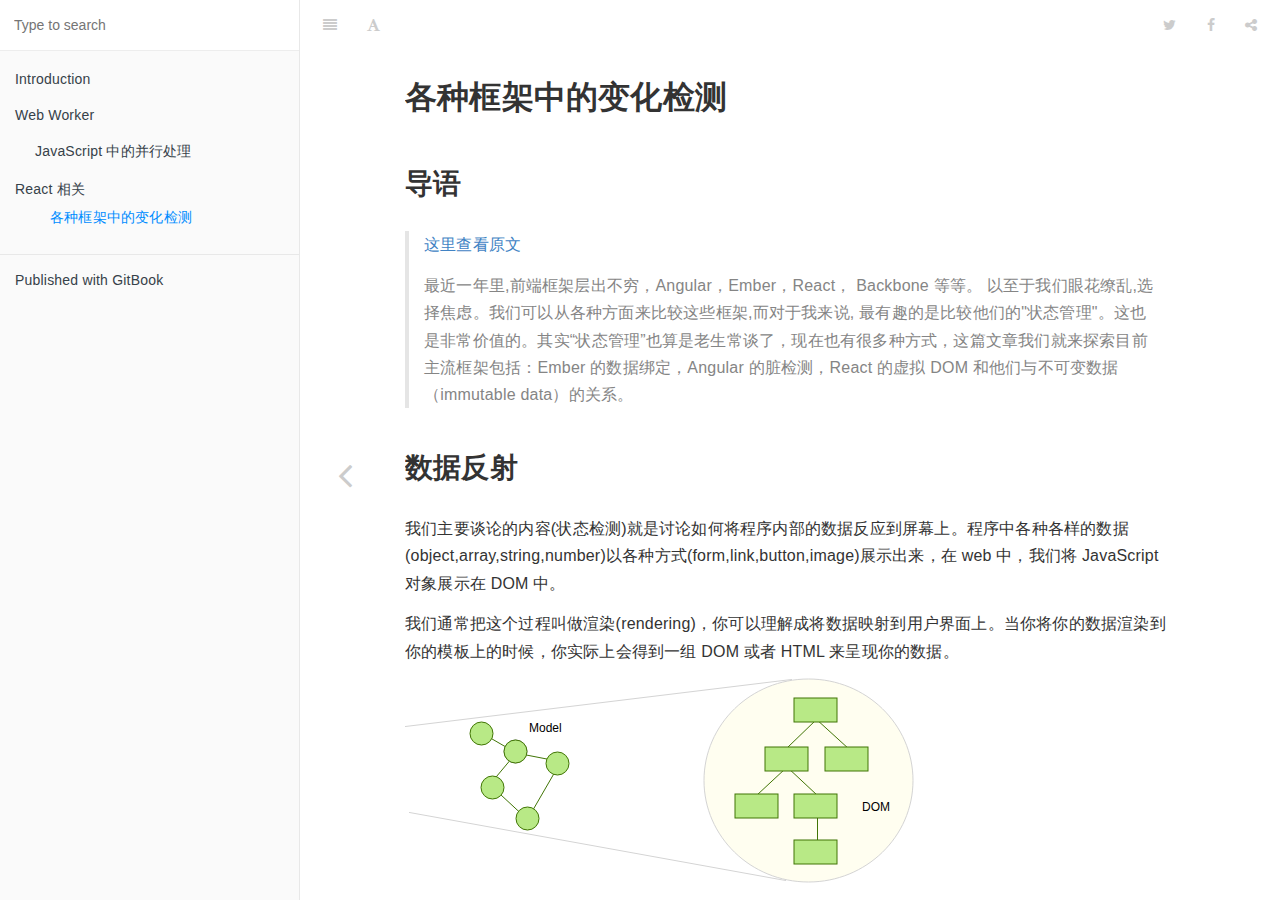
==== _book/react/change-detection.html @ 5f315270 "添加react相关" ====
<!DOCTYPE HTML>
<html lang="" >
    <head>
        <title>各种框架中的变化检测 · GitBook</title>
        <meta charset="UTF-8">
        <meta http-equiv="X-UA-Compatible" content="IE=edge" />
        <meta content="text/html; charset=utf-8" http-equiv="Content-Type">
        <meta name="description" content="">
        <meta name="generator" content="GitBook 3.2.0">
        
        
        
    
    <link rel="stylesheet" href="../gitbook/style.css">

    
            
                
                <link rel="stylesheet" href="../gitbook/gitbook-plugin-highlight/website.css">
                
            
                
                <link rel="stylesheet" href="../gitbook/gitbook-plugin-search/search.css">
                
            
                
                <link rel="stylesheet" href="../gitbook/gitbook-plugin-fontsettings/website.css">
                
            
        

    

    
        
    
        
    
        
    
        
    
        
    
        
    

        
    
    
    <meta name="HandheldFriendly" content="true"/>
    <meta name="viewport" content="width=device-width, initial-scale=1, user-scalable=no">
    <meta name="apple-mobile-web-app-capable" content="yes">
    <meta name="apple-mobile-web-app-status-bar-style" content="black">
    <link rel="apple-touch-icon-precomposed" sizes="152x152" href="../gitbook/images/apple-touch-icon-precomposed-152.png">
    <link rel="shortcut icon" href="../gitbook/images/favicon.ico" type="image/x-icon">

    
    
    <link rel="prev" href="README.md" />
    

    </head>
    <body>
        
<div class="book">
    <div class="book-summary">
        
            
<div id="book-search-input" role="search">
    <input type="text" placeholder="Type to search" />
</div>

            
                <nav role="navigation">
                


<ul class="summary">
    
    

    

    
        
        
    
        <li class="chapter " data-level="1.1" data-path="../">
            
                <a href="../">
            
                    
                    Introduction
            
                </a>
            

            
        </li>
    
        <li class="chapter " data-level="1.2" data-path="../web-worker/">
            
                <a href="../web-worker/">
            
                    
                    Web Worker
            
                </a>
            

            
            <ul class="articles">
                
    
        <li class="chapter " data-level="1.2.1" data-path="../web-worker/parallel-processing-in-js.html">
            
                <a href="../web-worker/parallel-processing-in-js.html">
            
                    
                    JavaScript 中的并行处理
            
                </a>
            

            
        </li>
    

            </ul>
            
        </li>
    
        <li class="chapter " data-level="1.3" data-path="README.md">
            
                <span>
            
                    
                    React 相关
            
                </a>
            

            
            <ul class="articles">
                
    
        <li class="chapter active" data-level="1.3.1" data-path="change-detection.html">
            
                <a href="change-detection.html">
            
                    
                    各种框架中的变化检测
            
                </a>
            

            
        </li>
    

            </ul>
            
        </li>
    

    

    <li class="divider"></li>

    <li>
        <a href="https://www.gitbook.com" target="blank" class="gitbook-link">
            Published with GitBook
        </a>
    </li>
</ul>


                </nav>
            
        
    </div>

    <div class="book-body">
        
            <div class="body-inner">
                
                    

<div class="book-header" role="navigation">
    

    <!-- Title -->
    <h1>
        <i class="fa fa-circle-o-notch fa-spin"></i>
        <a href=".." >各种框架中的变化检测</a>
    </h1>
</div>




                    <div class="page-wrapper" tabindex="-1" role="main">
                        <div class="page-inner">
                            
<div id="book-search-results">
    <div class="search-noresults">
    
                                <section class="normal markdown-section">
                                
                                <h1 id="&#x5404;&#x79CD;&#x6846;&#x67B6;&#x4E2D;&#x7684;&#x53D8;&#x5316;&#x68C0;&#x6D4B;">&#x5404;&#x79CD;&#x6846;&#x67B6;&#x4E2D;&#x7684;&#x53D8;&#x5316;&#x68C0;&#x6D4B;</h1><h2 id="&#x5BFC;&#x8BED;">&#x5BFC;&#x8BED;</h2><blockquote><p><a href="http://teropa.info/blog/2015/03/02/change-and-its-detection-in-javascript-frameworks.html" target="_blank">&#x8FD9;&#x91CC;&#x67E5;&#x770B;&#x539F;&#x6587;</a></p><p>&#x6700;&#x8FD1;&#x4E00;&#x5E74;&#x91CC;,&#x524D;&#x7AEF;&#x6846;&#x67B6;&#x5C42;&#x51FA;&#x4E0D;&#x7A77;&#xFF0C;Angular&#xFF0C;Ember&#xFF0C;React&#xFF0C; Backbone &#x7B49;&#x7B49;&#x3002;
&#x4EE5;&#x81F3;&#x4E8E;&#x6211;&#x4EEC;&#x773C;&#x82B1;&#x7F2D;&#x4E71;,&#x9009;&#x62E9;&#x7126;&#x8651;&#x3002;&#x6211;&#x4EEC;&#x53EF;&#x4EE5;&#x4ECE;&#x5404;&#x79CD;&#x65B9;&#x9762;&#x6765;&#x6BD4;&#x8F83;&#x8FD9;&#x4E9B;&#x6846;&#x67B6;,&#x800C;&#x5BF9;&#x4E8E;&#x6211;&#x6765;&#x8BF4;,
&#x6700;&#x6709;&#x8DA3;&#x7684;&#x662F;&#x6BD4;&#x8F83;&#x4ED6;&#x4EEC;&#x7684;&quot;&#x72B6;&#x6001;&#x7BA1;&#x7406;&quot;&#x3002;&#x8FD9;&#x4E5F;&#x662F;&#x975E;&#x5E38;&#x4EF7;&#x503C;&#x7684;&#x3002;&#x5176;&#x5B9E;&#x201C;&#x72B6;&#x6001;&#x7BA1;&#x7406;&#x201D;&#x4E5F;&#x7B97;&#x662F;&#x8001;&#x751F;&#x5E38;&#x8C08;&#x4E86;&#xFF0C;&#x73B0;&#x5728;&#x4E5F;&#x6709;&#x5F88;&#x591A;&#x79CD;&#x65B9;&#x5F0F;&#xFF0C;&#x8FD9;&#x7BC7;&#x6587;&#x7AE0;&#x6211;&#x4EEC;&#x5C31;&#x6765;&#x63A2;&#x7D22;&#x76EE;&#x524D;&#x4E3B;&#x6D41;&#x6846;&#x67B6;&#x5305;&#x62EC;&#xFF1A;Ember &#x7684;&#x6570;&#x636E;&#x7ED1;&#x5B9A;&#xFF0C;Angular &#x7684;&#x810F;&#x68C0;&#x6D4B;&#xFF0C;React &#x7684;&#x865A;&#x62DF; DOM &#x548C;&#x4ED6;&#x4EEC;&#x4E0E;&#x4E0D;&#x53EF;&#x53D8;&#x6570;&#x636E;&#xFF08;immutable data&#xFF09;&#x7684;&#x5173;&#x7CFB;&#x3002;</p></blockquote><h2 id="&#x6570;&#x636E;&#x53CD;&#x5C04;">&#x6570;&#x636E;&#x53CD;&#x5C04;</h2><p>&#x6211;&#x4EEC;&#x4E3B;&#x8981;&#x8C08;&#x8BBA;&#x7684;&#x5185;&#x5BB9;(&#x72B6;&#x6001;&#x68C0;&#x6D4B;)&#x5C31;&#x662F;&#x8BA8;&#x8BBA;&#x5982;&#x4F55;&#x5C06;&#x7A0B;&#x5E8F;&#x5185;&#x90E8;&#x7684;&#x6570;&#x636E;&#x53CD;&#x5E94;&#x5230;&#x5C4F;&#x5E55;&#x4E0A;&#x3002;&#x7A0B;&#x5E8F;&#x4E2D;&#x5404;&#x79CD;&#x5404;&#x6837;&#x7684;&#x6570;&#x636E;(object,array,string,number)&#x4EE5;&#x5404;&#x79CD;&#x65B9;&#x5F0F;(form,link,button,image)&#x5C55;&#x793A;&#x51FA;&#x6765;&#xFF0C;&#x5728; web &#x4E2D;&#xFF0C;&#x6211;&#x4EEC;&#x5C06; JavaScript &#x5BF9;&#x8C61;&#x5C55;&#x793A;&#x5728; DOM &#x4E2D;&#x3002;</p><p>&#x6211;&#x4EEC;&#x901A;&#x5E38;&#x628A;&#x8FD9;&#x4E2A;&#x8FC7;&#x7A0B;&#x53EB;&#x505A;&#x6E32;&#x67D3;(rendering)&#xFF0C;&#x4F60;&#x53EF;&#x4EE5;&#x7406;&#x89E3;&#x6210;&#x5C06;&#x6570;&#x636E;&#x6620;&#x5C04;&#x5230;&#x7528;&#x6237;&#x754C;&#x9762;&#x4E0A;&#x3002;&#x5F53;&#x4F60;&#x5C06;&#x4F60;&#x7684;&#x6570;&#x636E;&#x6E32;&#x67D3;&#x5230;&#x4F60;&#x7684;&#x6A21;&#x677F;&#x4E0A;&#x7684;&#x65F6;&#x5019;&#xFF0C;&#x4F60;&#x5B9E;&#x9645;&#x4E0A;&#x4F1A;&#x5F97;&#x5230;&#x4E00;&#x7EC4; DOM &#x6216;&#x8005; HTML &#x6765;&#x5448;&#x73B0;&#x4F60;&#x7684;&#x6570;&#x636E;&#x3002;</p><p><img src="image/change-detection/1.svg"></p><p>&#x5176;&#x5B9E;&#x5F88;&#x7B80;&#x5355;&#xFF1A;&#x867D;&#x7136;&#x6709;&#x65F6;&#x5019;&#x5C06;&#x6570;&#x636E;&#x6A21;&#x578B;&#x6620;&#x5C04;&#x5230; UI &#x4E0A;&#x4F1A;&#x5F88;&#x590D;&#x6742;&#xFF0C;&#x4F46;&#x8BF4;&#x5230;&#x5E95;&#xFF0C;&#x5B83;&#x8FD8;&#x662F;&#x4E00;&#x4E2A;&#x7B80;&#x5355;&#x7684;&#x8F93;&#x5165;&#x8F93;&#x51FA;&#x51FD;&#x6570;&#x3002;</p><p>&#x800C;&#x5F53;&#x6211;&#x4EEC;&#x7814;&#x7A76;&#x201C;&#x72B6;&#x6001;&#x76D1;&#x6D4B;&#x201D;&#x7684;&#x65F6;&#x5019;&#x5C31;&#x6709;&#x4E9B;&#x6311;&#x6218;&#x4E86;&#x3002;&#x201C;&#x72B6;&#x6001;&#x76D1;&#x6D4B;&#x201D;&#x53D1;&#x751F;&#x5728;&#x7528;&#x6237;&#x4E0E; UI &#x4EA4;&#x4E92;&#xFF0C;&#x6216;&#x8005;&#x5176;&#x4ED6;&#x6539;&#x53D8;&#x201C;&#x6570;&#x636E;&#x6A21;&#x578B;&#x201D;&#x7684;&#x65F6;&#x5019;&#xFF0C;&#x6570;&#x636E;&#x53D8;&#x5316;&#x9700;&#x8981;&#x6620;&#x5C04;&#x5230; UI&#x3002;&#x7136;&#x800C;&#xFF0C;&#x56E0;&#x4E3A;&#x91CD;&#x65B0;&#x6E32;&#x67D3; DOM &#x6811;&#x662F;&#x5F88;&#x6602;&#x8D35;&#x7684;&#xFF0C;&#x6211;&#x4EEC;&#x9700;&#x8981;&#x7528;&#x6700;&#x5C11;&#x7684;&#x6B21;&#x6570;&#x53BB;&#x76D1;&#x6D4B;&#x54EA;&#x4E9B; DOM &#x9700;&#x8981;&#x6539;&#x53D8;&#x3002;</p><p><img src="image/change-detection/2.svg"></p><h2 id="&#x670D;&#x52A1;&#x7AEF;&#x6E32;&#x67D3;&#xFF1A;&#x91CD;&#x7F6E;&#x6240;&#x6709;">&#x670D;&#x52A1;&#x7AEF;&#x6E32;&#x67D3;&#xFF1A;&#x91CD;&#x7F6E;&#x6240;&#x6709;</h2><h4 id="&#x6CA1;&#x6709;&#x4EC0;&#x4E48;&#x53D8;&#x5316;&#xFF0C;&#x6240;&#x6709;&#x90FD;&#x4E0D;&#x53EF;&#x53D8;&#xFF01;">&quot;&#x6CA1;&#x6709;&#x4EC0;&#x4E48;&#x53D8;&#x5316;&#xFF0C;&#x6240;&#x6709;&#x90FD;&#x4E0D;&#x53EF;&#x53D8;&#xFF01;&quot;</h4><p>&#x5728; web 1.0 &#x65F6;&#x4EE3;&#xFF0C;&#x6240;&#x6709;&#x7528;&#x6237;&#x4EA4;&#x4E92;&#x90FD;&#x4F1A;&#x4E0E;&#x670D;&#x52A1;&#x7AEF;&#x4EA4;&#x4E92;&#x4E00;&#x6B21;&#xFF0C;&#x6BCF;&#x6B21;&#x70B9;&#x51FB;&#x6216;&#x8005;&#x63D0;&#x4EA4;&#x8868;&#x5355;&#x90FD;&#x4F1A;&#x4F7F;&#x9875;&#x9762;&#x7F6E;&#x4E3A; unloaded &#x72B6;&#x6001;&#xFF0C;&#x5BA2;&#x6237;&#x7AEF;&#x53D1;&#x8BF7;&#x6C42;&#x5230;&#x670D;&#x52A1;&#x7AEF;&#xFF0C;&#x670D;&#x52A1;&#x7AEF;&#x8FD4;&#x56DE;&#x4E00;&#x6574;&#x4E2A;&#x9875;&#x9762;&#x3002;</p><p><img src="image/change-detection/3.svg"></p><p>&#x4F7F;&#x7528;&#x8FD9;&#x79CD;&#x65B9;&#x6CD5;&#xFF0C;&#x5B9E;&#x9645;&#x4E0A;&#x524D;&#x7AEF;&#x5E76;&#x4E0D;&#x7EF4;&#x62A4;&#x6570;&#x636E;&#x72B6;&#x6001;&#xFF0C;&#x6BCF;&#x6B21;&#x53D1;&#x751F;&#x4EA4;&#x4E92;&#x90FD;&#x4E0E;&#x524D;&#x7AEF;&#x65E0;&#x5173;&#xFF0C;&#x800C;&#x90FD;&#x662F;&#x540E;&#x7AEF;&#x8D1F;&#x8D23;&#xFF0C;&#x524D;&#x7AEF;&#x53EA;&#x8D1F;&#x8D23;&#x5C55;&#x793A;&#x751F;&#x6210;HTML&#xFF0C;CSS&#x4E9B;&#x8BB8;&#x6709;&#x4E00;&#x70B9; JavaScript &#x3002;</p><p>&#x867D;&#x7136;&#x4ECE;&#x524D;&#x7AEF;&#x89D2;&#x5EA6;&#x6765;&#x8BF4;&#xFF0C;&#x8FD9;&#x6837;&#x975E;&#x5E38;&#x7B80;&#x5355;&#xFF0C;&#x4F46;&#x662F;&#x5B83;&#x6548;&#x7387;&#x4E5F;&#x975E;&#x5E38;&#x4F4E;&#xFF0C;&#x8FD9;&#x6837;&#x505A;&#x4E0D;&#x4EC5;&#x6BCF;&#x6B21;&#x53D1;&#x751F;&#x4EA4;&#x4E92;&#x90FD;&#x8981;&#x91CD;&#x65B0;&#x6E32;&#x67D3;&#x6574;&#x4E2A;&#x9875;&#x9762;&#xFF0C;&#x800C;&#x4E14;&#x8FD8;&#x662F;&#x4E00;&#x79CD;&#x670D;&#x52A1;&#x7AEF;&#x7684;&#x91CD;&#x65B0;&#x6E32;&#x67D3;&#xFF0C;&#x6240;&#x4EE5;&#x4E5F;&#x4F34;&#x968F;&#x7740;&#x4E00;&#x7CFB;&#x5217;&#x7684;&#x6570;&#x636E;&#x8C03;&#x7528;&#x3002;</p><p>&#x5927;&#x90E8;&#x5206;&#x65F6;&#x5019;&#x6211;&#x4EEC;&#x4E0D;&#x4F1A;&#x5728;&#x6211;&#x4EEC;&#x7684;&#x7A0B;&#x5E8F;&#x4E2D;&#x7528;&#x8FD9;&#x79CD;&#x65B9;&#x6CD5;&#x3002;&#x901A;&#x5E38;&#x6211;&#x4EEC;&#x4F1A;&#x5728;&#x9996;&#x5C4F;&#x6E32;&#x67D3;&#x662F;&#x7528;&#x670D;&#x52A1;&#x7AEF;&#x6E32;&#x67D3;&#xFF0C;&#x800C;&#x540E;&#x6765;&#x7684;&#x4E8B;&#x60C5;&#x5168;&#x90E8;&#x4EA4;&#x7ED9;&#x524D;&#x7AEF;&#x5904;&#x7406;&#xFF08;&#x53C2;&#x8003; <a href="http://isomorphic.net/" target="_blank">isomorphic JavaScript</a>,<a href="https://signalvnoise.com/posts/3112-how-basecamp-next-got-to-be-so-damn-fast-without-using-much-client-side-ui" target="_blank"> more sophisticated versions of this pattern</a>&#xFF09;</p><h2 id="&#x7B2C;&#x4E00;&#x4EE3;-js-&#x6846;&#x67B6;&#xFF1A;&#x624B;&#x5DE5;&#x91CD;&#x65B0;&#x6E32;&#x67D3;">&#x7B2C;&#x4E00;&#x4EE3; JS &#x6846;&#x67B6;&#xFF1A;&#x624B;&#x5DE5;&#x91CD;&#x65B0;&#x6E32;&#x67D3;</h2><h4 id="&#x6211;&#x4E0D;&#x77E5;&#x9053;&#x4EC0;&#x4E48;&#x9700;&#x8981;&#x91CD;&#x65B0;&#x6E32;&#x67D3;&#xFF0C;&#x4F60;&#x81EA;&#x5DF1;&#x641E;&#xFF01;">&#x201C;&#x6211;&#x4E0D;&#x77E5;&#x9053;&#x4EC0;&#x4E48;&#x9700;&#x8981;&#x91CD;&#x65B0;&#x6E32;&#x67D3;&#xFF0C;&#x4F60;&#x81EA;&#x5DF1;&#x641E;&#xFF01;&#x201D;</h4><p>&#x5728;&#x201C;&#x7B2C;&#x4E00;&#x4EE3;&#x201D; JavaScript &#x6846;&#x67B6;&#x4E2D;&#xFF0C;&#x4F8B;&#x5982;  Backbone.js, Ext JS &#x6216;&#x8005; Dojo&#xFF0C;&#x9996;&#x6B21;&#x63A8;&#x51FA;&#x4E86;&#x201C;&#x6570;&#x636E;&#x6A21;&#x578B;&#x201D;&#x7684;&#x6982;&#x5FF5;&#xFF0C;&#x6765;&#x66FF;&#x4EE3;&#x4E00;&#x4E9B;&#x57FA;&#x4E8E; DOM &#x7684;&#x8F7B;&#x91CF;&#x7EA7;&#x7684;&#x811A;&#x672C;&#x3002;&#x8FD9;&#x4E5F;&#x9884;&#x793A;&#x7740;&#x6211;&#x4EEC;&#x7B2C;&#x4E00;&#x6B21;&#x63A5;&#x89E6;&#x5230;&#x4E86;&#x201C;&#x72B6;&#x6001;&#x7BA1;&#x7406;&#x201D;&#x7684;&#x6982;&#x5FF5;&#xFF0C;&#x6570;&#x636E;&#x6A21;&#x578B;&#x53D8;&#x5316;&#xFF0C;&#x540C;&#x65F6;&#x53CD;&#x6620;&#x5230;&#x89C6;&#x56FE;&#x3002;</p><p>&#x8FD9;&#x4E9B;&#x6846;&#x67B6;&#x867D;&#x7136;&#x5E2E;&#x52A9;&#x4F60;&#x5C06;&#x89C6;&#x56FE;&#x5C42;&#x4E0E;&#x6570;&#x636E;&#x6A21;&#x578B;&#x5206;&#x79BB;&#xFF0C;&#x4F46;&#x662F;&#x5B83;&#x8FD8;&#x662F;&#x9700;&#x8981;&#x4F60;&#x6765;&#x5904;&#x7406;&#x4E8C;&#x8005;&#x7684;&#x540C;&#x6B65;&#x5DE5;&#x4F5C;&#xFF0C;&#x4F60;&#x6765;&#x51B3;&#x5B9A;&#x3002;</p><p><img src="image/change-detection/4.svg"></p><p>&#x7531;&#x4E8E;&#x6211;&#x4EEC;&#x9700;&#x8981;&#x63A7;&#x5236;&#x66F4;&#x65B0;&#x4EC0;&#x4E48;&#xFF0C;&#x4EC0;&#x4E48;&#x65F6;&#x5019;&#x66F4;&#x65B0;&#xFF0C;&#x6240;&#x4EE5;&#x6027;&#x80FD;&#x95EE;&#x9898;&#x4E5F;&#x901A;&#x5E38;&#x4E5F;&#x53D6;&#x51B3;&#x4E8E;&#x6211;&#x4EEC;&#x81EA;&#x5DF1;&#x3002;</p><h2 id="emberjs&#x6570;&#x636E;&#x7ED1;&#x5B9A;">Ember.js:&#x6570;&#x636E;&#x7ED1;&#x5B9A;</h2><h4 id="&#x6211;&#x77E5;&#x9053;&#x66F4;&#x65B0;&#x4EC0;&#x4E48;&#x4EE5;&#x53CA;&#x9700;&#x8981;&#x91CD;&#x65B0;&#x6E32;&#x67D3;&#x4EC0;&#x4E48;&#xFF0C;&#x56E0;&#x4E3A;&#x6211;&#x4F1A;&#x63A7;&#x5236;&#x4F60;&#x7684;&#x6570;&#x636E;&#x6A21;&#x578B;&#x548C;&#x89C6;&#x56FE;&#x3002;">&#x201C;&#x6211;&#x77E5;&#x9053;&#x66F4;&#x65B0;&#x4EC0;&#x4E48;&#x4EE5;&#x53CA;&#x9700;&#x8981;&#x91CD;&#x65B0;&#x6E32;&#x67D3;&#x4EC0;&#x4E48;&#xFF0C;&#x56E0;&#x4E3A;&#x6211;&#x4F1A;&#x63A7;&#x5236;&#x4F60;&#x7684;&#x6570;&#x636E;&#x6A21;&#x578B;&#x548C;&#x89C6;&#x56FE;&#x3002;&#x201D;</h4><p>&#x5F53;&#x6570;&#x636E;&#x6A21;&#x578B;&#x53D8;&#x5316;&#x65F6;&#x5FC5;&#x987B;&#x624B;&#x52A8;&#x5904;&#x7406;&#x91CD;&#x65B0;&#x6E32;&#x67D3;&#x662F;&#x7B2C;&#x4E00;&#x4EE3; JavaScript &#x6846;&#x67B6;&#x7684;&#x6700;&#x4E3B;&#x8981;&#x590D;&#x6742;&#x70B9;&#x3002;&#x4E3A;&#x4E86;&#x89E3;&#x51B3;&#x8FD9;&#x4E2A;&#x95EE;&#x9898;&#xFF0C;&#x53C8;&#x51FA;&#x73B0;&#x4E86;&#x5F88;&#x591A;&#x6846;&#x67B6;&#xFF0C;Ember.js &#x662F;&#x5176;&#x4E2D;&#x4E4B;&#x4E00;&#x3002;</p><p>Ember &#x50CF; Backbone &#x4E00;&#x6837;&#xFF0C;&#x5F53;&#x6570;&#x636E;&#x6A21;&#x578B;&#x53D8;&#x5316;&#x65F6;&#x89E6;&#x53D1;&#x4E8B;&#x4EF6;&#xFF0C;&#x4E0D;&#x540C;&#x7684;&#x662F;&#xFF0C;&#x5728; Ember &#x4E2D;&#xFF0C;there&apos;s also something the framework provides for the receiving end of the event&#xFF0C;&#x4F60;&#x53EF;&#x4EE5;&#x5C06;&#x4F60;&#x7684;&#x6570;&#x636E;&#x6A21;&#x578B;&#x548C; UI &#x7ED1;&#x5B9A;&#xFF0C;&#x8FD9;&#x610F;&#x5473;&#x7740;&#x4F1A;&#x6709;&#x4E00;&#x4E2A;&#x76D1;&#x542C;&#x8005;&#x76D1;&#x542C;&#x53D8;&#x5316; &#xFF0C;&#x5F53;&#x6536;&#x5230;&#x6D88;&#x606F;&#x7684;&#x65F6;&#x5019;&#xFF0C;&#x6765;&#x66F4;&#x65B0; UI.</p><p><img src="image/change-detection/5.svg"></p><p>&#x8FD9;&#x662F;&#x4E00;&#x79CD;&#x975E;&#x5E38;&#x6709;&#x6548;&#x7684;&#x66F4;&#x65B0;&#x673A;&#x5236;&#xFF0C;&#x867D;&#x7136;&#x6570;&#x636E;&#x7ED1;&#x5B9A;&#x521D;&#x59CB;&#x5316;&#x65F6;&#x9700;&#x8981;&#x505A;&#x4E00;&#x4E9B;&#x5DE5;&#x4F5C;&#xFF0C;&#x4F46;&#x662F;&#x540E;&#x7EED;&#x72B6;&#x6001;&#x76D1;&#x6D4B;&#x4F1A;&#x975E;&#x5E38;&#x7B80;&#x5355;&#x3002;&#x5F53;&#x67D0;&#x4E9B;&#x6570;&#x636E;&#x53D8;&#x5316;&#x65F6;&#xFF0C;&#x53EA;&#x6709;&#x9700;&#x8981;&#x6539;&#x53D8;&#x7684;&#x5730;&#x65B9;&#x624D;&#x6539;&#x53D8;&#x3002;</p><p>&#x7528;&#x8FD9;&#x79CD;&#x65B9;&#x6CD5;&#x552F;&#x4E00;&#x4E0D;&#x8DB3;&#x4E4B;&#x5904;&#x662F;&#xFF0C;Ember &#x5FC5;&#x987B;&#x65F6;&#x65F6;&#x523B;&#x523B;&#x77E5;&#x9053;&#x6570;&#x636E;&#x4EC0;&#x4E48;&#x65F6;&#x5019;&#x53D8;&#x5316;&#xFF0C;&#x8FD9;&#x5C31;&#x610F;&#x5473;&#x7740;&#x4F60;&#x9700;&#x8981;&#x5C06;&#x6570;&#x636E;&#x653E;&#x5728;&#x4E00;&#x4E2A;&#x7EE7;&#x627F;&#x81EA; Ember API &#x7684;&#x7279;&#x6B8A;&#x7684;&#x5BF9;&#x8C61;&#x4E2D;&#xFF0C;&#x7136;&#x540E;&#x5F53;&#x4F60;&#x6539;&#x53D8;&#x6570;&#x636E;&#x7684;&#x65F6;&#x5019;&#xFF0C;&#x4F60;&#x9700;&#x8981;&#x7528;&#x5B83;&#x63D0;&#x4F9B;&#x7684; setter &#x65B9;&#x6CD5;&#xFF0C;&#x6240;&#x4EE5;&#x4F60;&#x4E0D;&#x53EF;&#x4EE5; <code>foo.x = 42</code>&#xFF0C;&#x4F60;&#x5FC5;&#x987B;&#x7528;<code>foo.set(&apos;x&apos;, 42)</code>&#x3002;</p><p>&#x73B0;&#x5728;&#x968F;&#x7740; ES6 &#x7684;&#x5230;&#x6765;&#xFF0C;Ember &#x53EF;&#x4EE5;&#x7528;&#x66F4;&#x597D;&#x7684;&#x65B9;&#x6CD5;&#x6765;&#x5904;&#x7406;&#x6570;&#x636E;&#x7ED1;&#x5B9A;&#xFF0C;&#x6240;&#x4EE5;&#x6570;&#x636E;&#x53D8;&#x5316;&#x65F6;&#x6211;&#x4EEC;&#x4E5F;&#x4E0D;&#x5728;&#x9700;&#x8981; setter &#x65B9;&#x6CD5;&#x4E86;&#x3002;</p><h2 id="angularjs&#x810F;&#x68C0;&#x6D4B;">AngularJS:&#x810F;&#x68C0;&#x6D4B;</h2><h4 id="&#x6211;&#x4E0D;&#x77E5;&#x9053;&#x4EC0;&#x4E48;&#x53D8;&#x5316;&#x4E86;&#xFF0C;&#x6240;&#x4EE5;&#x6211;&#x4F1A;&#x53BB;&#x68C0;&#x67E5;&#x6240;&#x6709;&#x7684;&#x4E1C;&#x897F;&#x3002;">&#x201C;&#x6211;&#x4E0D;&#x77E5;&#x9053;&#x4EC0;&#x4E48;&#x53D8;&#x5316;&#x4E86;&#xFF0C;&#x6240;&#x4EE5;&#x6211;&#x4F1A;&#x53BB;&#x68C0;&#x67E5;&#x6240;&#x6709;&#x7684;&#x4E1C;&#x897F;&#x3002;&#x201D;</h4><p>&#x50CF; Ember &#x4E00;&#x6837;&#xFF0C;Angular &#x4E5F;&#x662F;&#x610F;&#x5728;&#x89E3;&#x51B3;&#x5FC5;&#x987B;&#x624B;&#x5DE5;&#x91CD;&#x65B0;&#x6E32;&#x67D3;&#x7684;&#x95EE;&#x9898;&#xFF0C;&#x4F46;&#x662F;&#x5B83;&#x662F;&#x4ECE;&#x53E6;&#x5916;&#x4E00;&#x4E2A;&#x89D2;&#x5EA6;&#x3002;</p><p>&#x5F53;&#x4F60;&#x5728;&#x4F60;&#x7684; Angular &#x6A21;&#x677F;&#x4E2D;&#x521B;&#x5EFA;&#x6570;&#x636E;&#x7684;&#x65F6;&#x5019;&#xFF0C;&#x6BD4;&#x5982;<code>{{foo.x}}</code>&#xFF0C;Angular &#x4E0D;&#x4EC5;&#x6E32;&#x67D3;&#x4E86;&#x6570;&#x636E;&#xFF0C;&#x8FD8;&#x5BF9;&#x4F60;&#x7684;&#x6570;&#x636E;&#x521B;&#x5EFA;&#x4E86;&#x89C2;&#x5BDF;&#x8005;&#x3002;&#x4EFB;&#x4F55;&#x65F6;&#x5019;&#x4F60;&#x7684;&#x6570;&#x636E;&#x6709;&#x53D8;&#x5316;&#xFF0C;Angular &#x90FD;&#x4F1A;&#x68C0;&#x67E5;&#x6BCF;&#x4E2A;&#x89C2;&#x5BDF;&#x8005;&#x662F;&#x5426;&#x6570;&#x636E;&#x6709;&#x53D8;&#x5316;&#x3002;&#x5982;&#x679C;&#x662F;&#xFF0C;&#x8FD9;&#x4E9B;&#x89C2;&#x5BDF;&#x8005;&#x6267;&#x884C;&#x66F4;&#x65B0; DOM &#xFF0C;&#x8FD9;&#x5C31;&#x53EB;&#x505A;&#x810F;&#x5EFA;&#x68C0;&#x6D4B;&#x3002;</p><p><img src="image/change-detection/6.svg"></p><p>&#x8FD9;&#x79CD;&#x68C0;&#x6D4B;&#x7B56;&#x7565;&#x7684;&#x597D;&#x5904;&#x662F;&#x4F60;&#x53EF;&#x4EE5;&#x4F7F;&#x7528;&#x4EFB;&#x4F55;&#x4F60;&#x60F3;&#x7528;&#x7684;&#x6570;&#x636E;&#x7C7B;&#x578B;&#xFF0C;Angular &#x6CA1;&#x6709;&#x9650;&#x5236;-&#x5B83;&#x4E5F;&#x4E0D;&#x5173;&#x5FC3;&#xFF0C;Angular &#x4E2D;&#x4E0D;&#x4F1A;&#x6709;&#x7236;&#x7C7B;&#x6216;&#x8005;&#x5FC5;&#x987B;&#x5B9E;&#x73B0;&#x67D0;&#x4E9B; API &#x3002;</p><p>&#x8FD9;&#x79CD;&#x65B9;&#x5F0F;&#x7684;&#x7F3A;&#x70B9;&#x4E5F;&#x5F88;&#x660E;&#x663E;&#xFF0C;&#x5C31;&#x662F;&#x6BCF;&#x4E2A;&#x6570;&#x636E;&#x6A21;&#x578B;&#x4E2D;&#x90FD;&#x6CA1;&#x6709;&#x529E;&#x6CD5;&#x544A;&#x8BC9;&#x6846;&#x67B6;&#x662F;&#x5426;&#x53D8;&#x5316;&#xFF0C;&#x8FD9;&#x610F;&#x5473;&#x7740;&#x6BCF;&#x4E2A;&#x6570;&#x636E;&#x6A21;&#x578B;&#x90FD;&#x9700;&#x8981;&#x68C0;&#x6D4B;&#x53D8;&#x5316;&#xFF0C;&#x4E5F;&#x6B63;&#x662F; Angular &#x505A;&#x7684;&#x4E8B;&#x60C5;&#xFF0C;&#x6240;&#x6709;&#x89C2;&#x5BDF;&#x8005;&#x90FD;&#x9700;&#x8981;&#x6267;&#x884C;&#x68C0;&#x6D4B;&#xFF0C;&#x65E0;&#x8BBA;&#x662F;&#x70B9;&#x51FB;&#x4E8B;&#x4EF6;&#xFF0C;HTTP &#x54CD;&#x5E94;&#xFF0C;&#x5B9A;&#x65F6;&#x5668;&#x7B49;&#x4EFB;&#x4F55;&#x4E8B;&#x60C5;&#x53D1;&#x751F;&#x7684;&#x65F6;&#x5019;&#x3002;</p><p>&#x4E00;&#x6B21;&#x6267;&#x884C;&#x6240;&#x6709;&#x7684;&#x89C2;&#x5BDF;&#x8005;&#x542C;&#x8D77;&#x6765;&#x50CF;&#x662F;&#x5669;&#x68A6;&#x4E00;&#x6837;&#xFF0C;&#x4F46;&#x662F;&#x60CA;&#x5947;&#x7684;&#x662F;&#x5176;&#x5B9E;&#x8FD9;&#x8FD8;&#x633A;&#x5FEB;&#xFF0C;&#x8FD9;&#x662F;&#x56E0;&#x4E3A;&#x77E5;&#x9053;&#x6211;&#x4EEC;&#x68C0;&#x6D4B;&#x51FA;&#x53D8;&#x5316;&#xFF0C;&#x6211;&#x4EEC;&#x64CD;&#x4F5C;&#x7684;&#x90FD;&#x4E0D;&#x662F; DOM &#xFF0C;&#x539F;&#x751F;&#x7684; JavaScript &#x5BF9;&#x8C61;&#x68C0;&#x6D4B;&#x8D77;&#x6765;&#x8FD8;&#x662F;&#x6BD4;&#x8F83;&#x5EC9;&#x4EF7;&#x7684;&#x3002;&#x4F46;&#x662F;&#x5F53;&#x4F60;&#x6709;&#x4E00;&#x4E2A;&#x5E9E;&#x5927;&#x7684; UI
&#x7EC4;&#x4EF6;&#xFF0C;&#x6216;&#x8005;&#x91CD;&#x65B0;&#x6E32;&#x67D3;&#x975E;&#x5E38;&#x9891;&#x7E41;&#x7684;&#x65F6;&#x5019;&#xFF0C;&#x53EF;&#x80FD;&#x5C31;&#x9700;&#x8981;&#x505A;&#x4E00;&#x4E9B;&#x989D;&#x5916;&#x7684;&#x6027;&#x80FD;&#x4F18;&#x5316;&#x4E86;&#x3002;</p><p>&#x50CF; Ember &#x4E00;&#x6837;&#xFF0C;Angular &#x540C;&#x6837;&#x4F1A;&#x4ECE;&#x5373;&#x5C06;&#x5230;&#x6765;&#x7684;&#x6807;&#x51C6;&#x5316;&#x53D7;&#x76CA;&#xFF1A;&#x6BD4;&#x5982;&#x8BF4;&#xFF0C; &#x5728; ES7 &#x4E2D;&#x7684;Object.observe &#x4F1A;&#x7ED9; Angular &#x5E26;&#x6765;&#x5F88;&#x591A;&#x597D;&#x5904;&#xFF0C;&#x56E0;&#x4E3A;&#x5B83;&#x63D0;&#x4F9B;&#x4E86;&#x4E00;&#x4E2A;&#x539F;&#x751F;&#x7684; API &#x7528;&#x6765;&#x5904;&#x7406;&#x76D1;&#x542C;&#x5BF9;&#x8C61;&#x7684;&#x5C5E;&#x6027;&#x53D8;&#x5316;&#x3002;&#x4F46;&#x5B83;&#x4E5F;&#x4E0D;&#x4F1A;&#x8986;&#x76D6;&#x6240;&#x6709; Angular &#x9700;&#x8981;&#x7684;&#x7279;&#x6027;&#xFF0C;Angular &#x7684;&#x89C2;&#x5BDF;&#x8005;&#x9664;&#x4E86;&#x89C2;&#x5BDF;&#x5BF9;&#x8C61;&#x5C5E;&#x6027;&#x53D8;&#x5316;&#x610F;&#x5916;&#x8FD8;&#x505A;&#x4E86;&#x4E00;&#x4E9B;&#x5F88;&#x591A;&#x5176;&#x4ED6;&#x7684;&#x4E8B;&#x60C5;&#x3002;</p><p>&#x5728;&#x5373;&#x5C06;&#x5230;&#x6765;&#x7684; Angular2 &#x4E2D;&#xFF0C;&#x5E26;&#x6765;&#x4E86;&#x4E00;&#x4E9B;&#x72B6;&#x6001;&#x76D1;&#x6D4B;&#x7684;&#x4F18;&#x5316;&#xFF0C;&#x53C2;&#x8003;<a href="http://victorsavkin.com/post/110170125256/change-detection-in-angular-2" target="_blank"> an article by Victor Savkin</a>,<a href="https://www.youtube.com/watch?v=jvKGQSFQf10&amp;feature=youtu.be" target="_blank">Victor&apos;s ng-conf talk</a></p><h2 id="react&#x865A;&#x62DF;dom">React:&#x865A;&#x62DF;DOM</h2><h4 id="&#x6211;&#x4E0D;&#x77E5;&#x9053;&#x4EC0;&#x4E48;&#x53D8;&#x5316;&#x4E86;&#xFF0C;&#x6240;&#x4EE5;&#x6211;&#x5168;&#x90E8;&#x91CD;&#x65B0;&#x6E32;&#x67D3;&#x4E00;&#x904D;&#x6765;&#x770B;&#x54EA;&#x91CC;&#x53D1;&#x751F;&#x4E86;&#x53D8;&#x5316;&#x3002;">&#x201C;&#x6211;&#x4E0D;&#x77E5;&#x9053;&#x4EC0;&#x4E48;&#x53D8;&#x5316;&#x4E86;&#xFF0C;&#x6240;&#x4EE5;&#x6211;&#x5168;&#x90E8;&#x91CD;&#x65B0;&#x6E32;&#x67D3;&#x4E00;&#x904D;&#x6765;&#x770B;&#x54EA;&#x91CC;&#x53D1;&#x751F;&#x4E86;&#x53D8;&#x5316;&#x3002;&#x201D;</h4><p>React &#x6709;&#x5F88;&#x591A;&#x6709;&#x8DA3;&#x7684;&#x7279;&#x6027;&#xFF0C;&#x4ECA;&#x5929;&#x6211;&#x4EEC;&#x6765;&#x8BA8;&#x8BBA;&#x5176;&#x4E2D;&#x6700;&#x6709;&#x8DA3;&#x7684;&#x865A;&#x62DF;DOM&#x3002;</p><p>React&#xFF0C;&#x50CF; Angular &#x4E00;&#x6837;&#xFF0C;&#x4E0D;&#x4F1A;&#x63D0;&#x4F9B;&#x4E00;&#x5957;&#x5F3A;&#x5236;&#x4F60;&#x6570;&#x636E;&#x6A21;&#x578B;&#x4F7F;&#x7528;&#x7684; API ,&#x5B83;&#x662F;&#x600E;&#x6837;&#x4FDD;&#x8BC1; UI &#x4E0E;&#x6570;&#x636E;&#x6A21;&#x578B;&#x7684;&#x540C;&#x6B65;&#x5462;&#xFF1F;</p><p>React &#x7684;&#x7075;&#x611F;&#x6765;&#x81EA;&#x4E8E;&#x670D;&#x52A1;&#x7AEF;&#x6E32;&#x67D3;&#xFF0C;&#x50CF;&#x6211;&#x4EEC;&#x4E0A;&#x9762;&#x6240;&#x8BF4;&#x7684;&#xFF0C;&#x524D;&#x7AEF;&#x4E0D;&#x9700;&#x8981;&#x5173;&#x5FC3;&#x4EFB;&#x4F55;&#x4E1C;&#x897F;&#xFF1A;&#x6BCF;&#x6B21;&#x9047;&#x5230;&#x4EA4;&#x4E92;&#x90FD;&#x4F1A;&#x91CD;&#x65B0;&#x6E32;&#x67D3;&#x6574;&#x4E2A;&#x9875;&#x9762;&#xFF0C;&#x8FD9;&#x6837;&#x53EF;&#x4EE5;&#x5927;&#x5927;&#x7684;&#x7B80;&#x5316; UI &#x5C42;&#x7684;&#x4EE3;&#x7801;&#xFF0C;&#x5728; React &#x7EC4;&#x4EF6;&#x4E2D;&#x4F60;&#x4E0D;&#x7528;&#x5173;&#x5FC3;&#x4EFB;&#x4F55;&#x7684;&#x6570;&#x636E;&#x53D8;&#x5316;&#xFF0C;&#x5C31;&#x50CF;&#x670D;&#x52A1;&#x7AEF;&#x6E32;&#x67D3;&#x4E00;&#x6837;&#xFF0C;&#x4F60;&#x53EA;&#x9700;&#x8981;&#x91CD;&#x65B0;&#x6E32;&#x67D3;&#x5C31;&#x53EF;&#x4EE5;&#x4E86;&#x3002;</p><p>&#x542C;&#x8D77;&#x6765;&#x662F;&#x4E0D;&#x662F;&#x4F1A;&#x6709;&#x7591;&#x95EE;&#xFF1F;&#x8FD9;&#x6837;&#x505A;&#x6548;&#x7387;&#x4F1A;&#x4E0D;&#x4F1A;&#x592A;&#x4F4E;&#x4E86;&#xFF1F;&#x5176;&#x5B9E; React &#x4E2D;&#x7684;&#x201C;&#x91CD;&#x65B0;&#x6E32;&#x67D3;&#x201D;&#x7528;&#x4E86;&#x4E00;&#x79CD;&#x7279;&#x6B8A;&#x7684;&#x65B9;&#x5F0F;&#x3002;</p><p>&#x5F53; React &#x6E32;&#x67D3;&#x7684;&#x65F6;&#x5019;&#xFF0C;&#x9996;&#x5148;&#x4F1A;&#x751F;&#x6210;&#x4E00;&#x5957;&#x865A;&#x62DF; DOM &#xFF0C;&#x800C;&#x5E76;&#x4E0D;&#x662F;&#x771F;&#x5B9E;&#x7684; DOM &#xFF0C;&#x865A;&#x62DF; DOM &#x53EF;&#x4EE5;&#x7406;&#x89E3;&#x4E3A;&#x662F;&#x4E00;&#x4E2A;&#x8F7B;&#x91CF;&#x539F;&#x751F;&#x7684; JavaScript &#x5BF9;&#x8C61;&#xFF0C;&#x5B83;&#x7684;&#x6570;&#x636E;&#x7ED3;&#x6784;&#x53EF;&#x4EE5;&#x6620;&#x5C04;&#x6210;&#x771F;&#x5B9E; DOM &#x6811;&#x3002;&#x4E4B;&#x540E; React &#x4F1A;&#x6839;&#x636E;&#x865A;&#x62DF; DOM &#x6765;&#x751F;&#x6210;&#x771F;&#x5B9E;&#x7684; DOM &#x8282;&#x70B9;&#x3002;</p><p><img src="image/change-detection/7.svg"></p><p>&#x5F53;&#x6570;&#x636E;&#x53D1;&#x751F;&#x53D8;&#x5316;&#x7684;&#x65F6;&#x5019;&#xFF0C;&#x4E00;&#x5957;&#x65B0;&#x7684;&#x865A;&#x62DF; DOM &#x53C8;&#x4F1A;&#x91CD;&#x65B0;&#x751F;&#x6210;&#xFF0C;&#x8FD9;&#x5957;&#x65B0;&#x7684;&#x865A;&#x62DF; DOM &#x5BF9;&#x5E94;&#x53D8;&#x5316;&#x4E4B;&#x540E;&#x7684;&#x6570;&#x636E;&#x6A21;&#x578B;&#x3002;&#x8FD9;&#x6837;&#x76EE;&#x524D;&#x5C31;&#x6709;&#x4E24;&#x5957;&#x865A;&#x62DF; DOM&#xFF1A;&#x6570;&#x636E;&#x53D8;&#x5316;&#x4E4B;&#x524D;&#x548C;&#x53D8;&#x5316;&#x4E4B;&#x540E;&#x7684;&#x3002;&#x968F;&#x540E; React &#x4F1A;&#x7528;&#x4E00;&#x5957;&#x53D8;&#x5316;&#x68C0;&#x6D4B;&#x7B97;&#x6CD5;&#x6765;&#x6BD4;&#x5BF9;&#x8FD9;&#x4E24;&#x5957;&#x865A;&#x62DF; DOM &#x6765;&#x83B7;&#x53D6;&#x53D8;&#x5316;&#x7684;&#x8282;&#x70B9;&#xFF0C;&#x7136;&#x540E;&#x66F4;&#x65B0;&#x5BF9;&#x5E94;&#x7684;&#x771F;&#x5B9E; DOM &#x3002;</p><p>React &#x6700;&#x5927;&#x7684;&#x6709;&#x70B9;&#x5C31;&#x662F;&#x5B83;&#x4E0D;&#x9700;&#x8981;&#x4F60;&#x53BB;&#x8DDF;&#x8E2A;&#x6570;&#x636E;&#x53D8;&#x5316;&#x3002;&#x6570;&#x636E;&#x53D8;&#x5316;&#x4EE5;&#x540E;&#xFF0C;&#x4F60;&#x53EA;&#x9700;&#x8981;&#x91CD;&#x65B0;&#x6E32;&#x67D3;&#x9875;&#x9762;&#x5C31;&#x53EF;&#x4EE5;&#x4E86;&#x3002;&#x901A;&#x8FC7; React &#x7684;&#x68C0;&#x6D4B;&#x7B97;&#x6CD5;&#x914D;&#x5408;&#x865A;&#x62DF; DOM &#x53EF;&#x4EE5;&#x8BA9;&#x4F60;&#x7528;&#x6700;&#x9AD8;&#x6548;&#x7684;&#x65B9;&#x5F0F;&#x6765;&#x5E94;&#x5BF9;&#x6602;&#x8D35;&#x7684; DOM &#x64CD;&#x4F5C;&#x3002;</p><h2 id="om&#x4E0D;&#x53EF;&#x53D8;&#x6570;&#x636E;&#xFF08;immutable-data&#xFF09;">Om:&#x4E0D;&#x53EF;&#x53D8;&#x6570;&#x636E;&#xFF08;Immutable Data&#xFF09;</h2><h4 id="&#x4E07;&#x7269;&#x7686;&#x4E0D;&#x53D8;&#x3002;">&#x201C;&#x4E07;&#x7269;&#x7686;&#x4E0D;&#x53D8;&#x3002;&#x201D;</h4><p>&#x867D;&#x7136; React &#x865A;&#x62DF; DOM &#x4E00;&#x822C;&#x60C5;&#x51B5;&#x6548;&#x7387;&#x4F1A;&#x5F88;&#x9AD8;&#xFF0C;&#x4F46;&#x5982;&#x679C;&#x4F60;&#x7684;&#x9875;&#x9762;&#x5F88;&#x5E9E;&#x5927;&#x6216;&#x8005;&#x6E32;&#x67D3;&#x975E;&#x5E38;&#x9891;&#x7E41;&#xFF08;&#x6BD4;&#x5982;&#xFF0C;&#x5927;&#x4E8E;60&#x6B21;&#x6BCF;&#x79D2;&#xFF09;&#xFF0C;&#x90A3;&#x4E48;&#x4E5F;&#x4F1A;&#x9047;&#x5230;&#x6027;&#x80FD;&#x74F6;&#x9888;&#x3002;</p><p>&#x5176;&#x5B9E;&#x5BF9;&#x4E8E;&#x6BCF;&#x6B21;&#x90FD;&#x6E32;&#x67D3;&#x6574;&#x4E2A;&#x9875;&#x9762;&#x6765;&#x8BF4;&#xFF0C;&#x76EE;&#x524D;&#x5E76;&#x6CA1;&#x6709;&#x4E00;&#x79CD;&#x6BD4;&#x8F83;&#x597D;&#x7684;&#x65B9;&#x6CD5;&#x89E3;&#x51B3;&#xFF0C;&#x9664;&#x975E;&#x4F60;&#x624B;&#x5DE5;&#x6765;&#x63A7;&#x5236;&#xFF0C;&#x6BD4;&#x5982; Ember &#x90A3;&#x6837;&#x3002;</p><p>&#x4E00;&#x79CD;&#x63A7;&#x5236;&#x6570;&#x636E;&#x53D8;&#x5316;&#x7684;&#x65B9;&#x5F0F;&#x662F;&#x7528;<a href="https://en.wikipedia.org/wiki/Persistent_data_structure" target="_blank">&#x4E0D;&#x53EF;&#x53D8;&#x6570;&#x636E;</a>&#xFF0C;&#x8FD9;&#x79CD;&#x65B9;&#x5F0F;&#x5F88;&#x9002;&#x5408;&#x4E0E; React &#x4E00;&#x8D77;&#x4F7F;&#x7528;&#xFF0C;&#x53C2;&#x8003; <a href="https://github.com/omcljs/om" target="_blank">Om</a>,<a href="https://github.com/clojure/clojurescript" target="_blank">ClojureScript</a>.</p><p>&#x4E0D;&#x53EF;&#x53D8;&#x6570;&#x636E;&#xFF0C;&#x53EF;&#x60F3;&#x800C;&#x77E5;&#xFF0C;&#x4F60;&#x6C38;&#x8FDC;&#x4E0D;&#x80FD;&#x6539;&#x53D8;&#x5B83;&#xFF0C;&#x53EA;&#x80FD;&#x91CD;&#x65B0;&#x521B;&#x5EFA;&#x3002;&#x5982;&#x679C;&#x4F60;&#x60F3;&#x6539;&#x53D8;&#x4E00;&#x4E2A;&#x5C5E;&#x6027;&#xFF0C;&#x4F60;&#x5FC5;&#x987B;&#x5E26;&#x7740;&#x8981;&#x53D8;&#x5316;&#x7684;&#x5C5E;&#x6027;&#x5728;&#x539F;&#x5BF9;&#x8C61;&#x7684;&#x57FA;&#x7840;&#x4E0A;&#x521B;&#x5EFA;&#x4E00;&#x4E2A;&#x65B0;&#x7684;&#x5BF9;&#x8C61;&#xFF0C;&#x800C;&#x539F;&#x5BF9;&#x8C61;&#x4E0D;&#x4F1A;&#x6539;&#x53D8;&#x3002;&#x8FD9;&#x79CD;&#x65B9;&#x5F0F;&#x975E;&#x5E38;&#x6709;&#x6548;&#xFF0C;&#x53C2;&#x8003; <a href="http://hypirion.com/musings/understanding-persistent-vector-pt-1" target="_blank">the way persistent data structures work</a>.</p><p>&#x8FD9;&#x610F;&#x5473;&#x7740;&#xFF0C;&#x5728; React &#x72B6;&#x6001;&#x68C0;&#x6D4B;&#x4E2D;&#xFF0C;&#x5982;&#x679C;&#x7EC4;&#x4EF6;&#x4E2D;&#x53EA;&#x5305;&#x542B;&#x4E0D;&#x53EF;&#x53D8;&#x6570;&#x636E;&#x7684;&#x8BDD;&#xFF0C;&#x662F;&#x5B58;&#x5728;&#x4E00;&#x4E2A;&#x201C;&#x5B89;&#x5168;&#x51FA;&#x53E3;&#x201D;&#x7684;&#xFF1A;&#x5F53;&#x4F60;&#x91CD;&#x65B0;&#x6E32;&#x67D3;&#x8FD9;&#x4E2A;&#x7EC4;&#x4EF6;&#x7684;&#x65F6;&#x5019;&#xFF0C;&#x5982;&#x679C;&#x8FD9;&#x4E2A;&#x7EC4;&#x4EF6;&#x4E2D;&#x7684;&#x6570;&#x636E;&#x4F9D;&#x7136;&#x6307;&#x5411;&#x539F;&#x5F15;&#x7528;&#xFF0C;&#x4F60;&#x53EF;&#x4EE5;&#x8DF3;&#x8FC7;&#x8FD9;&#x6B21;&#x6E32;&#x67D3;&#xFF0C;&#x4F60;&#x53EA;&#x9700;&#x8981;&#x7528;&#x4E0A;&#x4E00;&#x6B21;&#x7684;&#x865A;&#x62DF; DOM.</p><p><img src="image/change-detection/8.svg"></p><p>&#x50CF; Ember &#x4E00;&#x6837;&#xFF0C;Om &#x8FD9;&#x7C7B;&#x7684;&#x6846;&#x67B6;&#x4E5F;&#x9700;&#x8981;&#x7528;&#x5B83;&#x63D0;&#x4F9B;&#x7684; API &#x6765;&#x505A;&#x6570;&#x636E;&#x64CD;&#x4F5C;&#xFF0C;&#x4E0D;&#x540C;&#x7684;&#x662F;&#xFF0C;&#x8FD9;&#x6B21;&#x8FD9;&#x6837;&#x505A;&#x7684;&#x76EE;&#x7684;&#x4E0D;&#x662F;&#x4E3A;&#x4E86;&#x8BA9;&#x6846;&#x67B6;&#x81EA;&#x8EAB;&#x65B9;&#x4FBF;&#xFF0C;&#x800C;&#x662F;&#x4E3A;&#x4E86;&#x8BA9;&#x6211;&#x4EEC;&#x7A0B;&#x5E8F;&#x4E2D;&#x7684;&#x72B6;&#x6001;&#x7BA1;&#x7406;&#x66F4;&#x7B80;&#x5355;&#xFF0C;&#x7528;&#x4E0D;&#x53EF;&#x53D8;&#x6570;&#x636E;&#x4E0D;&#x4EC5;&#x53EF;&#x4EE5;&#x63D0;&#x5347;&#x6E32;&#x67D3;&#x6027;&#x80FD;&#xFF0C;&#x8FD8;&#x53EF;&#x4EE5;&#x8BA9;&#x6211;&#x4EEC;&#x7684;&#x7A0B;&#x5E8F;&#x66F4;&#x6709;&#x5C42;&#x6B21;&#x3002;</p><p>&#x76EE;&#x524D; Om &#x548C; ClojureScript &#x53EF;&#x4EE5;&#x548C; React &#x65B9;&#x4FBF;&#x7684;&#x7ED3;&#x5408;&#xFF0C;&#x4F46;&#x5E76;&#x4E0D;&#x662F;&#x552F;&#x4E00;&#x7684;&#xFF0C;&#x6BD4;&#x5982;&#x540C;&#x6837;&#x7531; facebook &#x5F00;&#x53D1;&#x7684;&#x66F4;&#x8F7B;&#x91CF;&#x7684; <a href="http://facebook.github.io/immutable-js/" target="_blank">Immutable-js</a>&#xFF0C;&#x66F4;&#x591A;&#x4FE1;&#x606F;&#x53EF;&#x4EE5;&#x53C2;&#x8003; <a href="https://www.youtube.com/watch?v=I7IdS-PbEgI&amp;feature=youtu.be" target="_blank">React.js Conf 2015&#x4E2D;&#x7684;&#x6F14;&#x8BB2;</a></p><h2 id="&#x603B;&#x7ED3;">&#x603B;&#x7ED3;</h2><p>&#x53D8;&#x5316;&#x68C0;&#x6D4B;&#x662F;&#x524D;&#x7AEF;&#x5F00;&#x53D1;&#x4E2D;&#x7684;&#x6838;&#x5FC3;&#x95EE;&#x9898;&#xFF0C;JavaScript &#x6846;&#x67B6;&#x4E5F;&#x5404;&#x81EA;&#x7528;&#x4E0D;&#x540C;&#x7684;&#x65B9;&#x5F0F;&#x6765;&#x89E3;&#x51B3;&#x3002;</p><p>EmberJS &#x53EF;&#x4EE5;&#x68C0;&#x6D4B;&#x53D8;&#x5316;&#x56E0;&#x4E3A;&#x5B83;&#x7528;&#x4E00;&#x5957;&#x6570;&#x636E;&#x6A21;&#x578B; API &#x6765;&#x76D1;&#x542C;&#x4F60;&#x7684;&#x6570;&#x636E;&#x53D8;&#x5316;&#x3002;</p><p>Angular &#x901A;&#x8FC7;&#x6570;&#x636E;&#x7ED1;&#x5B9A;&#x7684;&#x65B9;&#x5F0F;&#xFF0C;&#x68C0;&#x6D4B;&#x6240;&#x6709;&#x7684;&#x6570;&#x636E;&#x662F;&#x5426;&#x53D8;&#x5316;&#x5E76;&#x5904;&#x7406;&#x66F4;&#x65B0;&#x3002;</p><p>&#x539F;&#x59CB; React &#x901A;&#x8FC7;&#x5728;&#x865A;&#x62DF; DOM &#x4E2D;&#x91CD;&#x65B0;&#x6E32;&#x67D3;&#x5E76;&#x4E0E;&#x5386;&#x53F2;&#x865A;&#x62DF; DOM &#x6BD4;&#x8F83;&#x6765;&#x786E;&#x5B9A;&#x5E94;&#x8BE5;&#x66F4;&#x65B0;&#x7684; DOM &#x5E76;&#x7ED9;&#x771F;&#x5B9E; DOM &#x6253;&#x8865;&#x4E01;&#x3002;</p><p>&#x4E0D;&#x53EF;&#x53D8;&#x6570;&#x636E;&#x4E0E; React &#x7ED3;&#x5408;&#x540E;&#xFF0C;&#x901A;&#x8FC7;&#x8BA9;&#x7EC4;&#x4EF6;&#x4E2D;&#x7684;&#x6570;&#x636E;&#x4E0D;&#x53EF;&#x53D8;&#xFF0C;&#x6765;&#x8BA9;&#x7EC4;&#x4EF6;&#x5FEB;&#x901F;&#x7684;&#x6807;&#x8BB0;&#x4E3A;&#x65E0;&#x53D8;&#x5316;&#xFF0C;&#x4E0D;&#x91CD;&#x65B0;&#x6E32;&#x67D3;&#x3002;&#x8FD9;&#x4E0D;&#x4EC5;&#x4EC5;&#x53EF;&#x4EE5;&#x4F18;&#x5316;&#x6027;&#x80FD;&#xFF0C;&#x66F4;&#x91CD;&#x8981;&#x7684;&#x662F;&#x4F18;&#x5316;&#x4F60;&#x7684;&#x4EE3;&#x7801;&#x67B6;&#x6784;&#x3002;</p>
                                
                                </section>
                            
    </div>
    <div class="search-results">
        <div class="has-results">
            
            <h1 class="search-results-title"><span class='search-results-count'></span> results matching "<span class='search-query'></span>"</h1>
            <ul class="search-results-list"></ul>
            
        </div>
        <div class="no-results">
            
            <h1 class="search-results-title">No results matching "<span class='search-query'></span>"</h1>
            
        </div>
    </div>
</div>

                        </div>
                    </div>
                
            </div>

            
                
                <a href="README.md" class="navigation navigation-prev navigation-unique" aria-label="Previous page: React 相关">
                    <i class="fa fa-angle-left"></i>
                </a>
                
                
            
        
    </div>

    <script>
        var gitbook = gitbook || [];
        gitbook.push(function() {
            gitbook.page.hasChanged({"page":{"title":"各种框架中的变化检测","level":"1.3.1","depth":2,"previous":{"title":"React 相关","level":"1.3","depth":1,"path":"react/README.md","ref":"react/README.md","articles":[{"title":"各种框架中的变化检测","level":"1.3.1","depth":2,"path":"react/change-detection.md","ref":"react/change-detection.md","articles":[]}]},"dir":"ltr"},"config":{"gitbook":"*","theme":"default","variables":{},"plugins":["livereload"],"pluginsConfig":{"livereload":{},"highlight":{},"search":{},"lunr":{"maxIndexSize":1000000,"ignoreSpecialCharacters":false},"sharing":{"facebook":true,"twitter":true,"google":false,"weibo":false,"instapaper":false,"vk":false,"all":["facebook","google","twitter","weibo","instapaper"]},"fontsettings":{"theme":"white","family":"sans","size":2},"theme-default":{"styles":{"website":"styles/website.css","pdf":"styles/pdf.css","epub":"styles/epub.css","mobi":"styles/mobi.css","ebook":"styles/ebook.css","print":"styles/print.css"},"showLevel":false}},"structure":{"langs":"LANGS.md","readme":"README.md","glossary":"GLOSSARY.md","summary":"SUMMARY.md"},"pdf":{"pageNumbers":true,"fontSize":12,"fontFamily":"Arial","paperSize":"a4","chapterMark":"pagebreak","pageBreaksBefore":"/","margin":{"right":62,"left":62,"top":56,"bottom":56}},"styles":{"website":"styles/website.css","pdf":"styles/pdf.css","epub":"styles/epub.css","mobi":"styles/mobi.css","ebook":"styles/ebook.css","print":"styles/print.css"}},"file":{"path":"react/change-detection.md","mtime":"2016-08-09T07:35:09.000Z","type":"markdown"},"gitbook":{"version":"3.2.0","time":"2016-08-20T09:05:03.383Z"},"basePath":"..","book":{"language":""}});
        });
    </script>
</div>

        
    <script src="../gitbook/gitbook.js"></script>
    <script src="../gitbook/theme.js"></script>
    
        
        <script src="../gitbook/gitbook-plugin-livereload/plugin.js"></script>
        
    
        
        <script src="../gitbook/gitbook-plugin-search/search-engine.js"></script>
        
    
        
        <script src="../gitbook/gitbook-plugin-search/search.js"></script>
        
    
        
        <script src="../gitbook/gitbook-plugin-lunr/lunr.min.js"></script>
        
    
        
        <script src="../gitbook/gitbook-plugin-lunr/search-lunr.js"></script>
        
    
        
        <script src="../gitbook/gitbook-plugin-sharing/buttons.js"></script>
        
    
        
        <script src="../gitbook/gitbook-plugin-fontsettings/fontsettings.js"></script>
        
    

    </body>
</html>
---- _book/gitbook/gitbook-plugin-highlight/website.css ----
.book .book-body .page-wrapper .page-inner section.normal pre,
.book .book-body .page-wrapper .page-inner section.normal code {
  /* http://jmblog.github.com/color-themes-for-google-code-highlightjs */
  /* Tomorrow Comment */
  /* Tomorrow Red */
  /* Tomorrow Orange */
  /* Tomorrow Yellow */
  /* Tomorrow Green */
  /* Tomorrow Aqua */
  /* Tomorrow Blue */
  /* Tomorrow Purple */
}
.book .book-body .page-wrapper .page-inner section.normal pre .hljs-comment,
.book .book-body .page-wrapper .page-inner section.normal code .hljs-comment,
.book .book-body .page-wrapper .page-inner section.normal pre .hljs-title,
.book .book-body .page-wrapper .page-inner section.normal code .hljs-title {
  color: #8e908c;
}
.book .book-body .page-wrapper .page-inner section.normal pre .hljs-variable,
.book .book-body .page-wrapper .page-inner section.normal code .hljs-variable,
.book .book-body .page-wrapper .page-inner section.normal pre .hljs-attribute,
.book .book-body .page-wrapper .page-inner section.normal code .hljs-attribute,
.book .book-body .page-wrapper .page-inner section.normal pre .hljs-tag,
.book .book-body .page-wrapper .page-inner section.normal code .hljs-tag,
.book .book-body .page-wrapper .page-inner section.normal pre .hljs-regexp,
.book .book-body .page-wrapper .page-inner section.normal code .hljs-regexp,
.book .book-body .page-wrapper .page-inner section.normal pre .hljs-deletion,
.book .book-body .page-wrapper .page-inner section.normal code .hljs-deletion,
.book .book-body .page-wrapper .page-inner section.normal pre .ruby .hljs-constant,
.book .book-body .page-wrapper .page-inner section.normal code .ruby .hljs-constant,
.book .book-body .page-wrapper .page-inner section.normal pre .xml .hljs-tag .hljs-title,
.book .book-body .page-wrapper .page-inner section.normal code .xml .hljs-tag .hljs-title,
.book .book-body .page-wrapper .page-inner section.normal pre .xml .hljs-pi,
.book .book-body .page-wrapper .page-inner section.normal code .xml .hljs-pi,
.book .book-body .page-wrapper .page-inner section.normal pre .xml .hljs-doctype,
.book .book-body .page-wrapper .page-inner section.normal code .xml .hljs-doctype,
.book .book-body .page-wrapper .page-inner section.normal pre .html .hljs-doctype,
.book .book-body .page-wrapper .page-inner section.normal code .html .hljs-doctype,
.book .book-body .page-wrapper .page-inner section.normal pre .css .hljs-id,
.book .book-body .page-wrapper .page-inner section.normal code .css .hljs-id,
.book .book-body .page-wrapper .page-inner section.normal pre .css .hljs-class,
.book .book-body .page-wrapper .page-inner section.normal code .css .hljs-class,
.book .book-body .page-wrapper .page-inner section.normal pre .css .hljs-pseudo,
.book .book-body .page-wrapper .page-inner section.normal code .css .hljs-pseudo {
  color: #c82829;
}
.book .book-body .page-wrapper .page-inner section.normal pre .hljs-number,
.book .book-body .page-wrapper .page-inner section.normal code .hljs-number,
.book .book-body .page-wrapper .page-inner section.normal pre .hljs-preprocessor,
.book .book-body .page-wrapper .page-inner section.normal code .hljs-preprocessor,
.book .book-body .page-wrapper .page-inner section.normal pre .hljs-pragma,
.book .book-body .page-wrapper .page-inner section.normal code .hljs-pragma,
.book .book-body .page-wrapper .page-inner section.normal pre .hljs-built_in,
.book .book-body .page-wrapper .page-inner section.normal code .hljs-built_in,
.book .book-body .page-wrapper .page-inner section.normal pre .hljs-literal,
.book .book-body .page-wrapper .page-inner section.normal code .hljs-literal,
.book .book-body .page-wrapper .page-inner section.normal pre .hljs-params,
.book .book-body .page-wrapper .page-inner section.normal code .hljs-params,
.book .book-body .page-wrapper .page-inner section.normal pre .hljs-constant,
.book .book-body .page-wrapper .page-inner section.normal code .hljs-constant {
  color: #f5871f;
}
.book .book-body .page-wrapper .page-inner section.normal pre .ruby .hljs-class .hljs-title,
.book .book-body .page-wrapper .page-inner section.normal code .ruby .hljs-class .hljs-title,
.book .book-body .page-wrapper .page-inner section.normal pre .css .hljs-rules .hljs-attribute,
.book .book-body .page-wrapper .page-inner section.normal code .css .hljs-rules .hljs-attribute {
  color: #eab700;
}
.book .book-body .page-wrapper .page-inner section.normal pre .hljs-string,
.book .book-body .page-wrapper .page-inner section.normal code .hljs-string,
.book .book-body .page-wrapper .page-inner section.normal pre .hljs-value,
.book .book-body .page-wrapper .page-inner section.normal code .hljs-value,
.book .book-body .page-wrapper .page-inner section.normal pre .hljs-inheritance,
.book .book-body .page-wrapper .page-inner section.normal code .hljs-inheritance,
.book .book-body .page-wrapper .page-inner section.normal pre .hljs-header,
.book .book-body .page-wrapper .page-inner section.normal code .hljs-header,
.book .book-body .page-wrapper .page-inner section.normal pre .hljs-addition,
.book .book-body .page-wrapper .page-inner section.normal code .hljs-addition,
.book .book-body .page-wrapper .page-inner section.normal pre .ruby .hljs-symbol,
.book .book-body .page-wrapper .page-inner section.normal code .ruby .hljs-symbol,
.book .book-body .page-wrapper .page-inner section.normal pre .xml .hljs-cdata,
.book .book-body .page-wrapper .page-inner section.normal code .xml .hljs-cdata {
  color: #718c00;
}
.book .book-body .page-wrapper .page-inner section.normal pre .css .hljs-hexcolor,
.book .book-body .page-wrapper .page-inner section.normal code .css .hljs-hexcolor {
  color: #3e999f;
}
.book .book-body .page-wrapper .page-inner section.normal pre .hljs-function,
.book .book-body .page-wrapper .page-inner section.normal code .hljs-function,
.book .book-body .page-wrapper .page-inner section.normal pre .python .hljs-decorator,
.book .book-body .page-wrapper .page-inner section.normal code .python .hljs-decorator,
.book .book-body .page-wrapper .page-inner section.normal pre .python .hljs-title,
.book .book-body .page-wrapper .page-inner section.normal code .python .hljs-title,
.book .book-body .page-wrapper .page-inner section.normal pre .ruby .hljs-function .hljs-title,
.book .book-body .page-wrapper .page-inner section.normal code .ruby .hljs-function .hljs-title,
.book .book-body .page-wrapper .page-inner section.normal pre .ruby .hljs-title .hljs-keyword,
.book .book-body .page-wrapper .page-inner section.normal code .ruby .hljs-title .hljs-keyword,
.book .book-body .page-wrapper .page-inner section.normal pre .perl .hljs-sub,
.book .book-body .page-wrapper .page-inner section.normal code .perl .hljs-sub,
.book .book-body .page-wrapper .page-inner section.normal pre .javascript .hljs-title,
.book .book-body .page-wrapper .page-inner section.normal code .javascript .hljs-title,
.book .book-body .page-wrapper .page-inner section.normal pre .coffeescript .hljs-title,
.book .book-body .page-wrapper .page-inner section.normal code .coffeescript .hljs-title {
  color: #4271ae;
}
.book .book-body .page-wrapper .page-inner section.normal pre .hljs-keyword,
.book .book-body .page-wrapper .page-inner section.normal code .hljs-keyword,
.book .book-body .page-wrapper .page-inner section.normal pre .javascript .hljs-function,
.book .book-body .page-wrapper .page-inner section.normal code .javascript .hljs-function {
  color: #8959a8;
}
.book .book-body .page-wrapper .page-inner section.normal pre .hljs,
.book .book-body .page-wrapper .page-inner section.normal code .hljs {
  display: block;
  background: white;
  color: #4d4d4c;
  padding: 0.5em;
}
.book .book-body .page-wrapper .page-inner section.normal pre .coffeescript .javascript,
.book .book-body .page-wrapper .page-inner section.normal code .coffeescript .javascript,
.book .book-body .page-wrapper .page-inner section.normal pre .javascript .xml,
.book .book-body .page-wrapper .page-inner section.normal code .javascript .xml,
.book .book-body .page-wrapper .page-inner section.normal pre .tex .hljs-formula,
.book .book-body .page-wrapper .page-inner section.normal code .tex .hljs-formula,
.book .book-body .page-wrapper .page-inner section.normal pre .xml .javascript,
.book .book-body .page-wrapper .page-inner section.normal code .xml .javascript,
.book .book-body .page-wrapper .page-inner section.normal pre .xml .vbscript,
.book .book-body .page-wrapper .page-inner section.normal code .xml .vbscript,
.book .book-body .page-wrapper .page-inner section.normal pre .xml .css,
.book .book-body .page-wrapper .page-inner section.normal code .xml .css,
.book .book-body .page-wrapper .page-inner section.normal pre .xml .hljs-cdata,
.book .book-body .page-wrapper .page-inner section.normal code .xml .hljs-cdata {
  opacity: 0.5;
}
.book.color-theme-1 .book-body .page-wrapper .page-inner section.normal pre,
.book.color-theme-1 .book-body .page-wrapper .page-inner section.normal code {
  /*

Orginal Style from ethanschoonover.com/solarized (c) Jeremy Hull <sourdrums@gmail.com>

*/
  /* Solarized Green */
  /* Solarized Cyan */
  /* Solarized Blue */
  /* Solarized Yellow */
  /* Solarized Orange */
  /* Solarized Red */
  /* Solarized Violet */
}
.book.color-theme-1 .book-body .page-wrapper .page-inner section.normal pre .hljs,
.book.color-theme-1 .book-body .page-wrapper .page-inner section.normal code .hljs {
  display: block;
  padding: 0.5em;
  background: #fdf6e3;
  color: #657b83;
}
.book.color-theme-1 .book-body .page-wrapper .page-inner section.normal pre .hljs-comment,
.book.color-theme-1 .book-body .page-wrapper .page-inner section.normal code .hljs-comment,
.book.color-theme-1 .book-body .page-wrapper .page-inner section.normal pre .hljs-template_comment,
.book.color-theme-1 .book-body .page-wrapper .page-inner section.normal code .hljs-template_comment,
.book.color-theme-1 .book-body .page-wrapper .page-inner section.normal pre .diff .hljs-header,
.book.color-theme-1 .book-body .page-wrapper .page-inner section.normal code .diff .hljs-header,
.book.color-theme-1 .book-body .page-wrapper .page-inner section.normal pre .hljs-doctype,
.book.color-theme-1 .book-body .page-wrapper .page-inner section.normal code .hljs-doctype,
.book.color-theme-1 .book-body .page-wrapper .page-inner section.normal pre .hljs-pi,
.book.color-theme-1 .book-body .page-wrapper .page-inner section.normal code .hljs-pi,
.book.color-theme-1 .book-body .page-wrapper .page-inner section.normal pre .lisp .hljs-string,
.book.color-theme-1 .book-body .page-wrapper .page-inner section.normal code .lisp .hljs-string,
.book.color-theme-1 .book-body .page-wrapper .page-inner section.normal pre .hljs-javadoc,
.book.color-theme-1 .book-body .page-wrapper .page-inner section.normal code .hljs-javadoc {
  color: #93a1a1;
}
.book.color-theme-1 .book-body .page-wrapper .page-inner section.normal pre .hljs-keyword,
.book.color-theme-1 .book-body .page-wrapper .page-inner section.normal code .hljs-keyword,
.book.color-theme-1 .book-body .page-wrapper .page-inner section.normal pre .hljs-winutils,
.book.color-theme-1 .book-body .page-wrapper .page-inner section.normal code .hljs-winutils,
.book.color-theme-1 .book-body .page-wrapper .page-inner section.normal pre .method,
.book.color-theme-1 .book-body .page-wrapper .page-inner section.normal code .method,
.book.color-theme-1 .book-body .page-wrapper .page-inner section.normal pre .hljs-addition,
.book.color-theme-1 .book-body .page-wrapper .page-inner section.normal code .hljs-addition,
.book.color-theme-1 .book-body .page-wrapper .page-inner section.normal pre .css .hljs-tag,
.book.color-theme-1 .book-body .page-wrapper .page-inner section.normal code .css .hljs-tag,
.book.color-theme-1 .book-body .page-wrapper .page-inner section.normal pre .hljs-request,
.book.color-theme-1 .book-body .page-wrapper .page-inner section.normal code .hljs-request,
.book.color-theme-1 .book-body .page-wrapper .page-inner section.normal pre .hljs-status,
.book.color-theme-1 .book-body .page-wrapper .page-inner section.normal code .hljs-status,
.book.color-theme-1 .book-body .page-wrapper .page-inner section.normal pre .nginx .hljs-title,
.book.color-theme-1 .book-body .page-wrapper .page-inner section.normal code .nginx .hljs-title {
  color: #859900;
}
.book.color-theme-1 .book-body .page-wrapper .page-inner section.normal pre .hljs-number,
.book.color-theme-1 .book-body .page-wrapper .page-inner section.normal code .hljs-number,
.book.color-theme-1 .book-body .page-wrapper .page-inner section.normal pre .hljs-command,
.book.color-theme-1 .book-body .page-wrapper .page-inner section.normal code .hljs-command,
.book.color-theme-1 .book-body .page-wrapper .page-inner section.normal pre .hljs-string,
.book.color-theme-1 .book-body .page-wrapper .page-inner section.normal code .hljs-string,
.book.color-theme-1 .book-body .page-wrapper .page-inner section.normal pre .hljs-tag .hljs-value,
.book.color-theme-1 .book-body .page-wrapper .page-inner section.normal code .hljs-tag .hljs-value,
.book.color-theme-1 .book-body .page-wrapper .page-inner section.normal pre .hljs-rules .hljs-value,
.book.color-theme-1 .book-body .page-wrapper .page-inner section.normal code .hljs-rules .hljs-value,
.book.color-theme-1 .book-body .page-wrapper .page-inner section.normal pre .hljs-phpdoc,
.book.color-theme-1 .book-body .page-wrapper .page-inner section.normal code .hljs-phpdoc,
.book.color-theme-1 .book-body .page-wrapper .page-inner section.normal pre .tex .hljs-formula,
.book.color-theme-1 .book-body .page-wrapper .page-inner section.normal code .tex .hljs-formula,
.book.color-theme-1 .book-body .page-wrapper .page-inner section.normal pre .hljs-regexp,
.book.color-theme-1 .book-body .page-wrapper .page-inner section.normal code .hljs-regexp,
.book.color-theme-1 .book-body .page-wrapper .page-inner section.normal pre .hljs-hexcolor,
.book.color-theme-1 .book-body .page-wrapper .page-inner section.normal code .hljs-hexcolor,
.book.color-theme-1 .book-body .page-wrapper .page-inner section.normal pre .hljs-link_url,
.book.color-theme-1 .book-body .page-wrapper .page-inner section.normal code .hljs-link_url {
  color: #2aa198;
}
.book.color-theme-1 .book-body .page-wrapper .page-inner section.normal pre .hljs-title,
.book.color-theme-1 .book-body .page-wrapper .page-inner section.normal code .hljs-title,
.book.color-theme-1 .book-body .page-wrapper .page-inner section.normal pre .hljs-localvars,
.book.color-theme-1 .book-body .page-wrapper .page-inner section.normal code .hljs-localvars,
.book.color-theme-1 .book-body .page-wrapper .page-inner section.normal pre .hljs-chunk,
.book.color-theme-1 .book-body .page-wrapper .page-inner section.normal code .hljs-chunk,
.book.color-theme-1 .book-body .page-wrapper .page-inner section.normal pre .hljs-decorator,
.book.color-theme-1 .book-body .page-wrapper .page-inner section.normal code .hljs-decorator,
.book.color-theme-1 .book-body .page-wrapper .page-inner section.normal pre .hljs-built_in,
.book.color-theme-1 .book-body .page-wrapper .page-inner section.normal code .hljs-built_in,
.book.color-theme-1 .book-body .page-wrapper .page-inner section.normal pre .hljs-identifier,
.book.color-theme-1 .book-body .page-wrapper .page-inner section.normal code .hljs-identifier,
.book.color-theme-1 .book-body .page-wrapper .page-inner section.normal pre .vhdl .hljs-literal,
.book.color-theme-1 .book-body .page-wrapper .page-inner section.normal code .vhdl .hljs-literal,
.book.color-theme-1 .book-body .page-wrapper .page-inner section.normal pre .hljs-id,
.book.color-theme-1 .book-body .page-wrapper .page-inner section.normal code .hljs-id,
.book.color-theme-1 .book-body .page-wrapper .page-inner section.normal pre .css .hljs-function,
.book.color-theme-1 .book-body .page-wrapper .page-inner section.normal code .css .hljs-function {
  color: #268bd2;
}
.book.color-theme-1 .book-body .page-wrapper .page-inner section.normal pre .hljs-attribute,
.book.color-theme-1 .book-body .page-wrapper .page-inner section.normal code .hljs-attribute,
.book.color-theme-1 .book-body .page-wrapper .page-inner section.normal pre .hljs-variable,
.book.color-theme-1 .book-body .page-wrapper .page-inner section.normal code .hljs-variable,
.book.color-theme-1 .book-body .page-wrapper .page-inner section.normal pre .lisp .hljs-body,
.book.color-theme-1 .book-body .page-wrapper .page-inner section.normal code .lisp .hljs-body,
.book.color-theme-1 .book-body .page-wrapper .page-inner section.normal pre .smalltalk .hljs-number,
.book.color-theme-1 .book-body .page-wrapper .page-inner section.normal code .smalltalk .hljs-number,
.book.color-theme-1 .book-body .page-wrapper .page-inner section.normal pre .hljs-constant,
.book.color-theme-1 .book-body .page-wrapper .page-inner section.normal code .hljs-constant,
.book.color-theme-1 .book-body .page-wrapper .page-inner section.normal pre .hljs-class .hljs-title,
.book.color-theme-1 .book-body .page-wrapper .page-inner section.normal code .hljs-class .hljs-title,
.book.color-theme-1 .book-body .page-wrapper .page-inner section.normal pre .hljs-parent,
.book.color-theme-1 .book-body .page-wrapper .page-inner section.normal code .hljs-parent,
.book.color-theme-1 .book-body .page-wrapper .page-inner section.normal pre .haskell .hljs-type,
.book.color-theme-1 .book-body .page-wrapper .page-inner section.normal code .haskell .hljs-type,
.book.color-theme-1 .book-body .page-wrapper .page-inner section.normal pre .hljs-link_reference,
.book.color-theme-1 .book-body .page-wrapper .page-inner section.normal code .hljs-link_reference {
  color: #b58900;
}
.book.color-theme-1 .book-body .page-wrapper .page-inner section.normal pre .hljs-preprocessor,
.book.color-theme-1 .book-body .page-wrapper .page-inner section.normal code .hljs-preprocessor,
.book.color-theme-1 .book-body .page-wrapper .page-inner section.normal pre .hljs-preprocessor .hljs-keyword,
.book.color-theme-1 .book-body .page-wrapper .page-inner section.normal code .hljs-preprocessor .hljs-keyword,
.book.color-theme-1 .book-body .page-wrapper .page-inner section.normal pre .hljs-pragma,
.book.color-theme-1 .book-body .page-wrapper .page-inner section.normal code .hljs-pragma,
.book.color-theme-1 .book-body .page-wrapper .page-inner section.normal pre .hljs-shebang,
.book.color-theme-1 .book-body .page-wrapper .page-inner section.normal code .hljs-shebang,
.book.color-theme-1 .book-body .page-wrapper .page-inner section.normal pre .hljs-symbol,
.book.color-theme-1 .book-body .page-wrapper .page-inner section.normal code .hljs-symbol,
.book.color-theme-1 .book-body .page-wrapper .page-inner section.normal pre .hljs-symbol .hljs-string,
.book.color-theme-1 .book-body .page-wrapper .page-inner section.normal code .hljs-symbol .hljs-string,
.book.color-theme-1 .book-body .page-wrapper .page-inner section.normal pre .diff .hljs-change,
.book.color-theme-1 .book-body .page-wrapper .page-inner section.normal code .diff .hljs-change,
.book.color-theme-1 .book-body .page-wrapper .page-inner section.normal pre .hljs-special,
.book.color-theme-1 .book-body .page-wrapper .page-inner section.normal code .hljs-special,
.book.color-theme-1 .book-body .page-wrapper .page-inner section.normal pre .hljs-attr_selector,
.book.color-theme-1 .book-body .page-wrapper .page-inner section.normal code .hljs-attr_selector,
.book.color-theme-1 .book-body .page-wrapper .page-inner section.normal pre .hljs-subst,
.book.color-theme-1 .book-body .page-wrapper .page-inner section.normal code .hljs-subst,
.book.color-theme-1 .book-body .page-wrapper .page-inner section.normal pre .hljs-cdata,
.book.color-theme-1 .book-body .page-wrapper .page-inner section.normal code .hljs-cdata,
.book.color-theme-1 .book-body .page-wrapper .page-inner section.normal pre .clojure .hljs-title,
.book.color-theme-1 .book-body .page-wrapper .page-inner section.normal code .clojure .hljs-title,
.book.color-theme-1 .book-body .page-wrapper .page-inner section.normal pre .css .hljs-pseudo,
.book.color-theme-1 .book-body .page-wrapper .page-inner section.normal code .css .hljs-pseudo,
.book.color-theme-1 .book-body .page-wrapper .page-inner section.normal pre .hljs-header,
.book.color-theme-1 .book-body .page-wrapper .page-inner section.normal code .hljs-header {
  color: #cb4b16;
}
.book.color-theme-1 .book-body .page-wrapper .page-inner section.normal pre .hljs-deletion,
.book.color-theme-1 .book-body .page-wrapper .page-inner section.normal code .hljs-deletion,
.book.color-theme-1 .book-body .page-wrapper .page-inner section.normal pre .hljs-important,
.book.color-theme-1 .book-body .page-wrapper .page-inner section.normal code .hljs-important {
  color: #dc322f;
}
.book.color-theme-1 .book-body .page-wrapper .page-inner section.normal pre .hljs-link_label,
.book.color-theme-1 .book-body .page-wrapper .page-inner section.normal code .hljs-link_label {
  color: #6c71c4;
}
.book.color-theme-1 .book-body .page-wrapper .page-inner section.normal pre .tex .hljs-formula,
.book.color-theme-1 .book-body .page-wrapper .page-inner section.normal code .tex .hljs-formula {
  background: #eee8d5;
}
.book.color-theme-2 .book-body .page-wrapper .page-inner section.normal pre,
.book.color-theme-2 .book-body .page-wrapper .page-inner section.normal code {
  /* Tomorrow Night Bright Theme */
  /* Original theme - https://github.com/chriskempson/tomorrow-theme */
  /* http://jmblog.github.com/color-themes-for-google-code-highlightjs */
  /* Tomorrow Comment */
  /* Tomorrow Red */
  /* Tomorrow Orange */
  /* Tomorrow Yellow */
  /* Tomorrow Green */
  /* Tomorrow Aqua */
  /* Tomorrow Blue */
  /* Tomorrow Purple */
}
.book.color-theme-2 .book-body .page-wrapper .page-inner section.normal pre .hljs-comment,
.book.color-theme-2 .book-body .page-wrapper .page-inner section.normal code .hljs-comment,
.book.color-theme-2 .book-body .page-wrapper .page-inner section.normal pre .hljs-title,
.book.color-theme-2 .book-body .page-wrapper .page-inner section.normal code .hljs-title {
  color: #969896;
}
.book.color-theme-2 .book-body .page-wrapper .page-inner section.normal pre .hljs-variable,
.book.color-theme-2 .book-body .page-wrapper .page-inner section.normal code .hljs-variable,
.book.color-theme-2 .book-body .page-wrapper .page-inner section.normal pre .hljs-attribute,
.book.color-theme-2 .book-body .page-wrapper .page-inner section.normal code .hljs-attribute,
.book.color-theme-2 .book-body .page-wrapper .page-inner section.normal pre .hljs-tag,
.book.color-theme-2 .book-body .page-wrapper .page-inner section.normal code .hljs-tag,
.book.color-theme-2 .book-body .page-wrapper .page-inner section.normal pre .hljs-regexp,
.book.color-theme-2 .book-body .page-wrapper .page-inner section.normal code .hljs-regexp,
.book.color-theme-2 .book-body .page-wrapper .page-inner section.normal pre .hljs-deletion,
.book.color-theme-2 .book-body .page-wrapper .page-inner section.normal code .hljs-deletion,
.book.color-theme-2 .book-body .page-wrapper .page-inner section.normal pre .ruby .hljs-constant,
.book.color-theme-2 .book-body .page-wrapper .page-inner section.normal code .ruby .hljs-constant,
.book.color-theme-2 .book-body .page-wrapper .page-inner section.normal pre .xml .hljs-tag .hljs-title,
.book.color-theme-2 .book-body .page-wrapper .page-inner section.normal code .xml .hljs-tag .hljs-title,
.book.color-theme-2 .book-body .page-wrapper .page-inner section.normal pre .xml .hljs-pi,
.book.color-theme-2 .book-body .page-wrapper .page-inner section.normal code .xml .hljs-pi,
.book.color-theme-2 .book-body .page-wrapper .page-inner section.normal pre .xml .hljs-doctype,
.book.color-theme-2 .book-body .page-wrapper .page-inner section.normal code .xml .hljs-doctype,
.book.color-theme-2 .book-body .page-wrapper .page-inner section.normal pre .html .hljs-doctype,
.book.color-theme-2 .book-body .page-wrapper .page-inner section.normal code .html .hljs-doctype,
.book.color-theme-2 .book-body .page-wrapper .page-inner section.normal pre .css .hljs-id,
.book.color-theme-2 .book-body .page-wrapper .page-inner section.normal code .css .hljs-id,
.book.color-theme-2 .book-body .page-wrapper .page-inner section.normal pre .css .hljs-class,
.book.color-theme-2 .book-body .page-wrapper .page-inner section.normal code .css .hljs-class,
.book.color-theme-2 .book-body .page-wrapper .page-inner section.normal pre .css .hljs-pseudo,
.book.color-theme-2 .book-body .page-wrapper .page-inner section.normal code .css .hljs-pseudo {
  color: #d54e53;
}
.book.color-theme-2 .book-body .page-wrapper .page-inner section.normal pre .hljs-number,
.book.color-theme-2 .book-body .page-wrapper .page-inner section.normal code .hljs-number,
.book.color-theme-2 .book-body .page-wrapper .page-inner section.normal pre .hljs-preprocessor,
.book.color-theme-2 .book-body .page-wrapper .page-inner section.normal code .hljs-preprocessor,
.book.color-theme-2 .book-body .page-wrapper .page-inner section.normal pre .hljs-pragma,
.book.color-theme-2 .book-body .page-wrapper .page-inner section.normal code .hljs-pragma,
.book.color-theme-2 .book-body .page-wrapper .page-inner section.normal pre .hljs-built_in,
.book.color-theme-2 .book-body .page-wrapper .page-inner section.normal code .hljs-built_in,
.book.color-theme-2 .book-body .page-wrapper .page-inner section.normal pre .hljs-literal,
.book.color-theme-2 .book-body .page-wrapper .page-inner section.normal code .hljs-literal,
.book.color-theme-2 .book-body .page-wrapper .page-inner section.normal pre .hljs-params,
.book.color-theme-2 .book-body .page-wrapper .page-inner section.normal code .hljs-params,
.book.color-theme-2 .book-body .page-wrapper .page-inner section.normal pre .hljs-constant,
.book.color-theme-2 .book-body .page-wrapper .page-inner section.normal code .hljs-constant {
  color: #e78c45;
}
.book.color-theme-2 .book-body .page-wrapper .page-inner section.normal pre .ruby .hljs-class .hljs-title,
.book.color-theme-2 .book-body .page-wrapper .page-inner section.normal code .ruby .hljs-class .hljs-title,
.book.color-theme-2 .book-body .page-wrapper .page-inner section.normal pre .css .hljs-rules .hljs-attribute,
.book.color-theme-2 .book-body .page-wrapper .page-inner section.normal code .css .hljs-rules .hljs-attribute {
  color: #e7c547;
}
.book.color-theme-2 .book-body .page-wrapper .page-inner section.normal pre .hljs-string,
.book.color-theme-2 .book-body .page-wrapper .page-inner section.normal code .hljs-string,
.book.color-theme-2 .book-body .page-wrapper .page-inner section.normal pre .hljs-value,
.book.color-theme-2 .book-body .page-wrapper .page-inner section.normal code .hljs-value,
.book.color-theme-2 .book-body .page-wrapper .page-inner section.normal pre .hljs-inheritance,
.book.color-theme-2 .book-body .page-wrapper .page-inner section.normal code .hljs-inheritance,
.book.color-theme-2 .book-body .page-wrapper .page-inner section.normal pre .hljs-header,
.book.color-theme-2 .book-body .page-wrapper .page-inner section.normal code .hljs-header,
.book.color-theme-2 .book-body .page-wrapper .page-inner section.normal pre .hljs-addition,
.book.color-theme-2 .book-body .page-wrapper .page-inner section.normal code .hljs-addition,
.book.color-theme-2 .book-body .page-wrapper .page-inner section.normal pre .ruby .hljs-symbol,
.book.color-theme-2 .book-body .page-wrapper .page-inner section.normal code .ruby .hljs-symbol,
.book.color-theme-2 .book-body .page-wrapper .page-inner section.normal pre .xml .hljs-cdata,
.book.color-theme-2 .book-body .page-wrapper .page-inner section.normal code .xml .hljs-cdata {
  color: #b9ca4a;
}
.book.color-theme-2 .book-body .page-wrapper .page-inner section.normal pre .css .hljs-hexcolor,
.book.color-theme-2 .book-body .page-wrapper .page-inner section.normal code .css .hljs-hexcolor {
  color: #70c0b1;
}
.book.color-theme-2 .book-body .page-wrapper .page-inner section.normal pre .hljs-function,
.book.color-theme-2 .book-body .page-wrapper .page-inner section.normal code .hljs-function,
.book.color-theme-2 .book-body .page-wrapper .page-inner section.normal pre .python .hljs-decorator,
.book.color-theme-2 .book-body .page-wrapper .page-inner section.normal code .python .hljs-decorator,
.book.color-theme-2 .book-body .page-wrapper .page-inner section.normal pre .python .hljs-title,
.book.color-theme-2 .book-body .page-wrapper .page-inner section.normal code .python .hljs-title,
.book.color-theme-2 .book-body .page-wrapper .page-inner section.normal pre .ruby .hljs-function .hljs-title,
.book.color-theme-2 .book-body .page-wrapper .page-inner section.normal code .ruby .hljs-function .hljs-title,
.book.color-theme-2 .book-body .page-wrapper .page-inner section.normal pre .ruby .hljs-title .hljs-keyword,
.book.color-theme-2 .book-body .page-wrapper .page-inner section.normal code .ruby .hljs-title .hljs-keyword,
.book.color-theme-2 .book-body .page-wrapper .page-inner section.normal pre .perl .hljs-sub,
.book.color-theme-2 .book-body .page-wrapper .page-inner section.normal code .perl .hljs-sub,
.book.color-theme-2 .book-body .page-wrapper .page-inner section.normal pre .javascript .hljs-title,
.book.color-theme-2 .book-body .page-wrapper .page-inner section.normal code .javascript .hljs-title,
.book.color-theme-2 .book-body .page-wrapper .page-inner section.normal pre .coffeescript .hljs-title,
.book.color-theme-2 .book-body .page-wrapper .page-inner section.normal code .coffeescript .hljs-title {
  color: #7aa6da;
}
.book.color-theme-2 .book-body .page-wrapper .page-inner section.normal pre .hljs-keyword,
.book.color-theme-2 .book-body .page-wrapper .page-inner section.normal code .hljs-keyword,
.book.color-theme-2 .book-body .page-wrapper .page-inner section.normal pre .javascript .hljs-function,
.book.color-theme-2 .book-body .page-wrapper .page-inner section.normal code .javascript .hljs-function {
  color: #c397d8;
}
.book.color-theme-2 .book-body .page-wrapper .page-inner section.normal pre .hljs,
.book.color-theme-2 .book-body .page-wrapper .page-inner section.normal code .hljs {
  display: block;
  background: black;
  color: #eaeaea;
  padding: 0.5em;
}
.book.color-theme-2 .book-body .page-wrapper .page-inner section.normal pre .coffeescript .javascript,
.book.color-theme-2 .book-body .page-wrapper .page-inner section.normal code .coffeescript .javascript,
.book.color-theme-2 .book-body .page-wrapper .page-inner section.normal pre .javascript .xml,
.book.color-theme-2 .book-body .page-wrapper .page-inner section.normal code .javascript .xml,
.book.color-theme-2 .book-body .page-wrapper .page-inner section.normal pre .tex .hljs-formula,
.book.color-theme-2 .book-body .page-wrapper .page-inner section.normal code .tex .hljs-formula,
.book.color-theme-2 .book-body .page-wrapper .page-inner section.normal pre .xml .javascript,
.book.color-theme-2 .book-body .page-wrapper .page-inner section.normal code .xml .javascript,
.book.color-theme-2 .book-body .page-wrapper .page-inner section.normal pre .xml .vbscript,
.book.color-theme-2 .book-body .page-wrapper .page-inner section.normal code .xml .vbscript,
.book.color-theme-2 .book-body .page-wrapper .page-inner section.normal pre .xml .css,
.book.color-theme-2 .book-body .page-wrapper .page-inner section.normal code .xml .css,
.book.color-theme-2 .book-body .page-wrapper .page-inner section.normal pre .xml .hljs-cdata,
.book.color-theme-2 .book-body .page-wrapper .page-inner section.normal code .xml .hljs-cdata {
  opacity: 0.5;
}
---- _book/gitbook/gitbook-plugin-search/search.css ----
/*
    This CSS only styled the search results section, not the search input
    It defines the basic interraction to hide content when displaying results, etc
*/
#book-search-results .search-results {
  display: none;
}
#book-search-results .search-results ul.search-results-list {
  list-style-type: none;
  padding-left: 0;
}
#book-search-results .search-results ul.search-results-list li {
  margin-bottom: 1.5rem;
  padding-bottom: 0.5rem;
  /* Highlight results */
}
#book-search-results .search-results ul.search-results-list li p em {
  background-color: rgba(255, 220, 0, 0.4);
  font-style: normal;
}
#book-search-results .search-results .no-results {
  display: none;
}
#book-search-results.open .search-results {
  display: block;
}
#book-search-results.open .search-noresults {
  display: none;
}
#book-search-results.no-results .search-results .has-results {
  display: none;
}
#book-search-results.no-results .search-results .no-results {
  display: block;
}
---- _book/gitbook/gitbook-plugin-fontsettings/website.css ----
/*
 * Theme 1
 */
.color-theme-1 .dropdown-menu {
  background-color: #111111;
  border-color: #7e888b;
}
.color-theme-1 .dropdown-menu .dropdown-caret .caret-inner {
  border-bottom: 9px solid #111111;
}
.color-theme-1 .dropdown-menu .buttons {
  border-color: #7e888b;
}
.color-theme-1 .dropdown-menu .button {
  color: #afa790;
}
.color-theme-1 .dropdown-menu .button:hover {
  color: #73553c;
}
/*
 * Theme 2
 */
.color-theme-2 .dropdown-menu {
  background-color: #2d3143;
  border-color: #272a3a;
}
.color-theme-2 .dropdown-menu .dropdown-caret .caret-inner {
  border-bottom: 9px solid #2d3143;
}
.color-theme-2 .dropdown-menu .buttons {
  border-color: #272a3a;
}
.color-theme-2 .dropdown-menu .button {
  color: #62677f;
}
.color-theme-2 .dropdown-menu .button:hover {
  color: #f4f4f5;
}
.book .book-header .font-settings .font-enlarge {
  line-height: 30px;
  font-size: 1.4em;
}
.book .book-header .font-settings .font-reduce {
  line-height: 30px;
  font-size: 1em;
}
.book.color-theme-1 .book-body {
  color: #704214;
  background: #f3eacb;
}
.book.color-theme-1 .book-body .page-wrapper .page-inner section {
  background: #f3eacb;
}
.book.color-theme-2 .book-body {
  color: #bdcadb;
  background: #1c1f2b;
}
.book.color-theme-2 .book-body .page-wrapper .page-inner section {
  background: #1c1f2b;
}
.book.font-size-0 .book-body .page-inner section {
  font-size: 1.2rem;
}
.book.font-size-1 .book-body .page-inner section {
  font-size: 1.4rem;
}
.book.font-size-2 .book-body .page-inner section {
  font-size: 1.6rem;
}
.book.font-size-3 .book-body .page-inner section {
  font-size: 2.2rem;
}
.book.font-size-4 .book-body .page-inner section {
  font-size: 4rem;
}
.book.font-family-0 {
  font-family: Georgia, serif;
}
.book.font-family-1 {
  font-family: "Helvetica Neue", Helvetica, Arial, sans-serif;
}
.book.color-theme-1 .book-body .page-wrapper .page-inner section.normal {
  color: #704214;
}
.book.color-theme-1 .book-body .page-wrapper .page-inner section.normal a {
  color: inherit;
}
.book.color-theme-1 .book-body .page-wrapper .page-inner section.normal h1,
.book.color-theme-1 .book-body .page-wrapper .page-inner section.normal h2,
.book.color-theme-1 .book-body .page-wrapper .page-inner section.normal h3,
.book.color-theme-1 .book-body .page-wrapper .page-inner section.normal h4,
.book.color-theme-1 .book-body .page-wrapper .page-inner section.normal h5,
.book.color-theme-1 .book-body .page-wrapper .page-inner section.normal h6 {
  color: inherit;
}
.book.color-theme-1 .book-body .page-wrapper .page-inner section.normal h1,
.book.color-theme-1 .book-body .page-wrapper .page-inner section.normal h2 {
  border-color: inherit;
}
.book.color-theme-1 .book-body .page-wrapper .page-inner section.normal h6 {
  color: inherit;
}
.book.color-theme-1 .book-body .page-wrapper .page-inner section.normal hr {
  background-color: inherit;
}
.book.color-theme-1 .book-body .page-wrapper .page-inner section.normal blockquote {
  border-color: inherit;
}
.book.color-theme-1 .book-body .page-wrapper .page-inner section.normal pre,
.book.color-theme-1 .book-body .page-wrapper .page-inner section.normal code {
  background: #fdf6e3;
  color: #657b83;
  border-color: #f8df9c;
}
.book.color-theme-1 .book-body .page-wrapper .page-inner section.normal .highlight {
  background-color: inherit;
}
.book.color-theme-1 .book-body .page-wrapper .page-inner section.normal table th,
.book.color-theme-1 .book-body .page-wrapper .page-inner section.normal table td {
  border-color: #f5d06c;
}
.book.color-theme-1 .book-body .page-wrapper .page-inner section.normal table tr {
  color: inherit;
  background-color: #fdf6e3;
  border-color: #444444;
}
.book.color-theme-1 .book-body .page-wrapper .page-inner section.normal table tr:nth-child(2n) {
  background-color: #fbeecb;
}
.book.color-theme-2 .book-body .page-wrapper .page-inner section.normal {
  color: #bdcadb;
}
.book.color-theme-2 .book-body .page-wrapper .page-inner section.normal a {
  color: #3eb1d0;
}
.book.color-theme-2 .book-body .page-wrapper .page-inner section.normal h1,
.book.color-theme-2 .book-body .page-wrapper .page-inner section.normal h2,
.book.color-theme-2 .book-body .page-wrapper .page-inner section.normal h3,
.book.color-theme-2 .book-body .page-wrapper .page-inner section.normal h4,
.book.color-theme-2 .book-body .page-wrapper .page-inner section.normal h5,
.book.color-theme-2 .book-body .page-wrapper .page-inner section.normal h6 {
  color: #fffffa;
}
.book.color-theme-2 .book-body .page-wrapper .page-inner section.normal h1,
.book.color-theme-2 .book-body .page-wrapper .page-inner section.normal h2 {
  border-color: #373b4e;
}
.book.color-theme-2 .book-body .page-wrapper .page-inner section.normal h6 {
  color: #373b4e;
}
.book.color-theme-2 .book-body .page-wrapper .page-inner section.normal hr {
  background-color: #373b4e;
}
.book.color-theme-2 .book-body .page-wrapper .page-inner section.normal blockquote {
  border-color: #373b4e;
}
.book.color-theme-2 .book-body .page-wrapper .page-inner section.normal pre,
.book.color-theme-2 .book-body .page-wrapper .page-inner section.normal code {
  color: #9dbed8;
  background: #2d3143;
  border-color: #2d3143;
}
.book.color-theme-2 .book-body .page-wrapper .page-inner section.normal .highlight {
  background-color: #282a39;
}
.book.color-theme-2 .book-body .page-wrapper .page-inner section.normal table th,
.book.color-theme-2 .book-body .page-wrapper .page-inner section.normal table td {
  border-color: #3b3f54;
}
.book.color-theme-2 .book-body .page-wrapper .page-inner section.normal table tr {
  color: #b6c2d2;
  background-color: #2d3143;
  border-color: #3b3f54;
}
.book.color-theme-2 .book-body .page-wrapper .page-inner section.normal table tr:nth-child(2n) {
  background-color: #35394b;
}
.book.color-theme-1 .book-header {
  color: #afa790;
  background: transparent;
}
.book.color-theme-1 .book-header .btn {
  color: #afa790;
}
.book.color-theme-1 .book-header .btn:hover {
  color: #73553c;
  background: none;
}
.book.color-theme-1 .book-header h1 {
  color: #704214;
}
.book.color-theme-2 .book-header {
  color: #7e888b;
  background: transparent;
}
.book.color-theme-2 .book-header .btn {
  color: #3b3f54;
}
.book.color-theme-2 .book-header .btn:hover {
  color: #fffff5;
  background: none;
}
.book.color-theme-2 .book-header h1 {
  color: #bdcadb;
}
.book.color-theme-1 .book-body .navigation {
  color: #afa790;
}
.book.color-theme-1 .book-body .navigation:hover {
  color: #73553c;
}
.book.color-theme-2 .book-body .navigation {
  color: #383f52;
}
.book.color-theme-2 .book-body .navigation:hover {
  color: #fffff5;
}
/*
 * Theme 1
 */
.book.color-theme-1 .book-summary {
  color: #afa790;
  background: #111111;
  border-right: 1px solid rgba(0, 0, 0, 0.07);
}
.book.color-theme-1 .book-summary .book-search {
  background: transparent;
}
.book.color-theme-1 .book-summary .book-search input,
.book.color-theme-1 .book-summary .book-search input:focus {
  border: 1px solid transparent;
}
.book.color-theme-1 .book-summary ul.summary li.divider {
  background: #7e888b;
  box-shadow: none;
}
.book.color-theme-1 .book-summary ul.summary li i.fa-check {
  color: #33cc33;
}
.book.color-theme-1 .book-summary ul.summary li.done > a {
  color: #877f6a;
}
.book.color-theme-1 .book-summary ul.summary li a,
.book.color-theme-1 .book-summary ul.summary li span {
  color: #877f6a;
  background: transparent;
  font-weight: normal;
}
.book.color-theme-1 .book-summary ul.summary li.active > a,
.book.color-theme-1 .book-summary ul.summary li a:hover {
  color: #704214;
  background: transparent;
  font-weight: normal;
}
/*
 * Theme 2
 */
.book.color-theme-2 .book-summary {
  color: #bcc1d2;
  background: #2d3143;
  border-right: none;
}
.book.color-theme-2 .book-summary .book-search {
  background: transparent;
}
.book.color-theme-2 .book-summary .book-search input,
.book.color-theme-2 .book-summary .book-search input:focus {
  border: 1px solid transparent;
}
.book.color-theme-2 .book-summary ul.summary li.divider {
  background: #272a3a;
  box-shadow: none;
}
.book.color-theme-2 .book-summary ul.summary li i.fa-check {
  color: #33cc33;
}
.book.color-theme-2 .book-summary ul.summary li.done > a {
  color: #62687f;
}
.book.color-theme-2 .book-summary ul.summary li a,
.book.color-theme-2 .book-summary ul.summary li span {
  color: #c1c6d7;
  background: transparent;
  font-weight: 600;
}
.book.color-theme-2 .book-summary ul.summary li.active > a,
.book.color-theme-2 .book-summary ul.summary li a:hover {
  color: #f4f4f5;
  background: #252737;
  font-weight: 600;
}
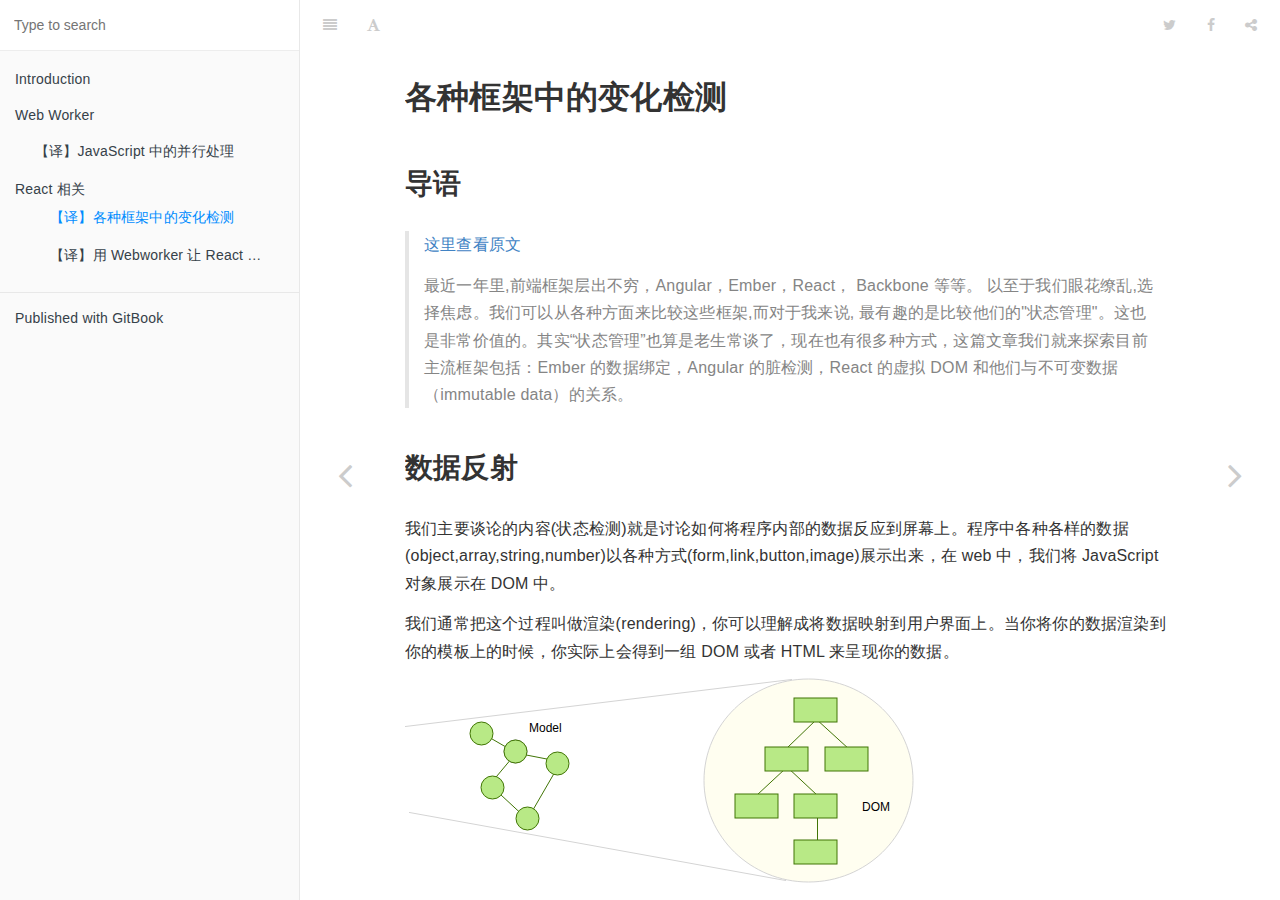
==== commit 3b3832ee: "using-webworkers-to-make-react-faster" ====
--- a/_book/react/change-detection.html
+++ b/_book/react/change-detection.html
@@ -2,7 +2,7 @@
 <!DOCTYPE HTML>
 <html lang="" >
     <head>
-        <title>各种框架中的变化检测 · GitBook</title>
+        <title>【译】各种框架中的变化检测 · GitBook</title>
         <meta charset="UTF-8">
         <meta http-equiv="X-UA-Compatible" content="IE=edge" />
         <meta content="text/html; charset=utf-8" http-equiv="Content-Type">
@@ -57,6 +57,8 @@
     <link rel="shortcut icon" href="../gitbook/images/favicon.ico" type="image/x-icon">
 
     
+    <link rel="next" href="webworker-react.html" />
+    
     
     <link rel="prev" href="README.md" />
     
@@ -100,9 +102,9 @@
             
         </li>
     
-        <li class="chapter " data-level="1.2" data-path="../web-worker/">
-            
-                <a href="../web-worker/">
+        <li class="chapter " data-level="1.2" data-path="../javascript/">
+            
+                <a href="../javascript/">
             
                     
                     Web Worker
@@ -114,12 +116,12 @@
             <ul class="articles">
                 
     
-        <li class="chapter " data-level="1.2.1" data-path="../web-worker/parallel-processing-in-js.html">
-            
-                <a href="../web-worker/parallel-processing-in-js.html">
-            
-                    
-                    JavaScript 中的并行处理
+        <li class="chapter " data-level="1.2.1" data-path="../web-worker/parallel-processing-in-js.md">
+            
+                <span>
+            
+                    
+                    【译】JavaScript 中的并行处理
             
                 </a>
             
@@ -151,7 +153,20 @@
                 <a href="change-detection.html">
             
                     
-                    各种框架中的变化检测
+                    【译】各种框架中的变化检测
+            
+                </a>
+            
+
+            
+        </li>
+    
+        <li class="chapter " data-level="1.3.2" data-path="webworker-react.html">
+            
+                <a href="webworker-react.html">
+            
+                    
+                    【译】用 Webworker 让 React 更快
             
                 </a>
             
@@ -194,7 +209,7 @@
     <!-- Title -->
     <h1>
         <i class="fa fa-circle-o-notch fa-spin"></i>
-        <a href=".." >各种框架中的变化检测</a>
+        <a href=".." >【译】各种框架中的变化检测</a>
     </h1>
 </div>
 
@@ -239,10 +254,14 @@
 
             
                 
-                <a href="README.md" class="navigation navigation-prev navigation-unique" aria-label="Previous page: React 相关">
+                <a href="README.md" class="navigation navigation-prev " aria-label="Previous page: React 相关">
                     <i class="fa fa-angle-left"></i>
                 </a>
                 
+                
+                <a href="webworker-react.html" class="navigation navigation-next " aria-label="Next page: 【译】用 Webworker 让 React 更快">
+                    <i class="fa fa-angle-right"></i>
+                </a>
                 
             
         
@@ -251,7 +270,7 @@
     <script>
         var gitbook = gitbook || [];
         gitbook.push(function() {
-            gitbook.page.hasChanged({"page":{"title":"各种框架中的变化检测","level":"1.3.1","depth":2,"previous":{"title":"React 相关","level":"1.3","depth":1,"path":"react/README.md","ref":"react/README.md","articles":[{"title":"各种框架中的变化检测","level":"1.3.1","depth":2,"path":"react/change-detection.md","ref":"react/change-detection.md","articles":[]}]},"dir":"ltr"},"config":{"gitbook":"*","theme":"default","variables":{},"plugins":["livereload"],"pluginsConfig":{"livereload":{},"highlight":{},"search":{},"lunr":{"maxIndexSize":1000000,"ignoreSpecialCharacters":false},"sharing":{"facebook":true,"twitter":true,"google":false,"weibo":false,"instapaper":false,"vk":false,"all":["facebook","google","twitter","weibo","instapaper"]},"fontsettings":{"theme":"white","family":"sans","size":2},"theme-default":{"styles":{"website":"styles/website.css","pdf":"styles/pdf.css","epub":"styles/epub.css","mobi":"styles/mobi.css","ebook":"styles/ebook.css","print":"styles/print.css"},"showLevel":false}},"structure":{"langs":"LANGS.md","readme":"README.md","glossary":"GLOSSARY.md","summary":"SUMMARY.md"},"pdf":{"pageNumbers":true,"fontSize":12,"fontFamily":"Arial","paperSize":"a4","chapterMark":"pagebreak","pageBreaksBefore":"/","margin":{"right":62,"left":62,"top":56,"bottom":56}},"styles":{"website":"styles/website.css","pdf":"styles/pdf.css","epub":"styles/epub.css","mobi":"styles/mobi.css","ebook":"styles/ebook.css","print":"styles/print.css"}},"file":{"path":"react/change-detection.md","mtime":"2016-08-09T07:35:09.000Z","type":"markdown"},"gitbook":{"version":"3.2.0","time":"2016-08-20T09:05:03.383Z"},"basePath":"..","book":{"language":""}});
+            gitbook.page.hasChanged({"page":{"title":"【译】各种框架中的变化检测","level":"1.3.1","depth":2,"next":{"title":"【译】用 Webworker 让 React 更快","level":"1.3.2","depth":2,"path":"react/webworker-react.md","ref":"react/webworker-react.md","articles":[]},"previous":{"title":"React 相关","level":"1.3","depth":1,"path":"react/README.md","ref":"react/README.md","articles":[{"title":"【译】各种框架中的变化检测","level":"1.3.1","depth":2,"path":"react/change-detection.md","ref":"react/change-detection.md","articles":[]},{"title":"【译】用 Webworker 让 React 更快","level":"1.3.2","depth":2,"path":"react/webworker-react.md","ref":"react/webworker-react.md","articles":[]}]},"dir":"ltr"},"config":{"gitbook":"*","theme":"default","variables":{},"plugins":["livereload"],"pluginsConfig":{"livereload":{},"highlight":{},"search":{},"lunr":{"maxIndexSize":1000000,"ignoreSpecialCharacters":false},"sharing":{"facebook":true,"twitter":true,"google":false,"weibo":false,"instapaper":false,"vk":false,"all":["facebook","google","twitter","weibo","instapaper"]},"fontsettings":{"theme":"white","family":"sans","size":2},"theme-default":{"styles":{"website":"styles/website.css","pdf":"styles/pdf.css","epub":"styles/epub.css","mobi":"styles/mobi.css","ebook":"styles/ebook.css","print":"styles/print.css"},"showLevel":false}},"structure":{"langs":"LANGS.md","readme":"README.md","glossary":"GLOSSARY.md","summary":"SUMMARY.md"},"pdf":{"pageNumbers":true,"fontSize":12,"fontFamily":"Arial","paperSize":"a4","chapterMark":"pagebreak","pageBreaksBefore":"/","margin":{"right":62,"left":62,"top":56,"bottom":56}},"styles":{"website":"styles/website.css","pdf":"styles/pdf.css","epub":"styles/epub.css","mobi":"styles/mobi.css","ebook":"styles/ebook.css","print":"styles/print.css"}},"file":{"path":"react/change-detection.md","mtime":"2016-08-09T07:35:09.000Z","type":"markdown"},"gitbook":{"version":"3.2.0","time":"2016-08-22T09:06:00.149Z"},"basePath":"..","book":{"language":""}});
         });
     </script>
 </div>
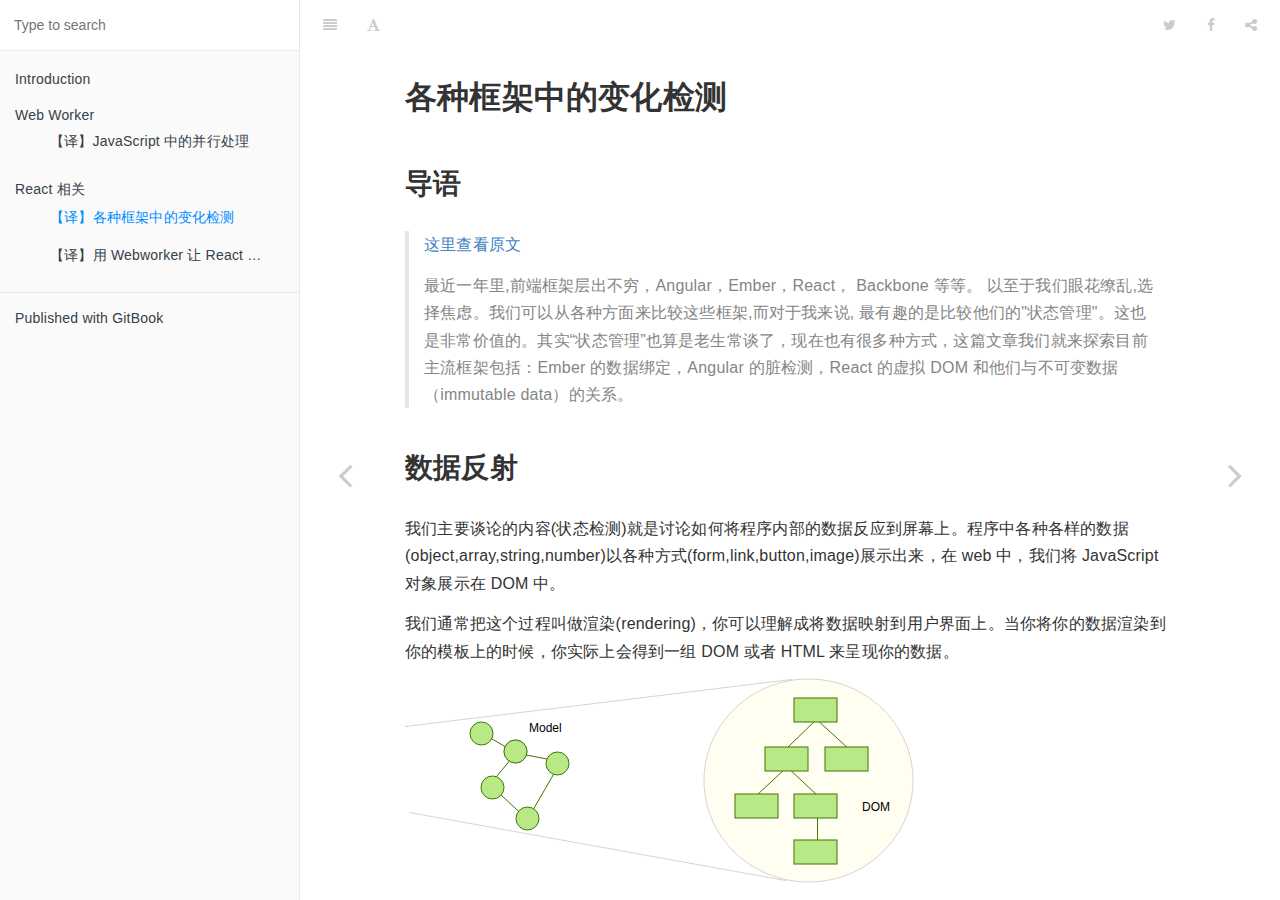
==== commit 537fba5c: "update folder name" ====
--- a/_book/react/change-detection.html
+++ b/_book/react/change-detection.html
@@ -102,9 +102,9 @@
             
         </li>
     
-        <li class="chapter " data-level="1.2" data-path="../javascript/">
-            
-                <a href="../javascript/">
+        <li class="chapter " data-level="1.2" data-path="../javascript/README.md">
+            
+                <span>
             
                     
                     Web Worker
@@ -116,9 +116,9 @@
             <ul class="articles">
                 
     
-        <li class="chapter " data-level="1.2.1" data-path="../web-worker/parallel-processing-in-js.md">
-            
-                <span>
+        <li class="chapter " data-level="1.2.1" data-path="../web-worker/parallel-processing-in-js.html">
+            
+                <a href="../web-worker/parallel-processing-in-js.html">
             
                     
                     【译】JavaScript 中的并行处理
@@ -270,7 +270,7 @@
     <script>
         var gitbook = gitbook || [];
         gitbook.push(function() {
-            gitbook.page.hasChanged({"page":{"title":"【译】各种框架中的变化检测","level":"1.3.1","depth":2,"next":{"title":"【译】用 Webworker 让 React 更快","level":"1.3.2","depth":2,"path":"react/webworker-react.md","ref":"react/webworker-react.md","articles":[]},"previous":{"title":"React 相关","level":"1.3","depth":1,"path":"react/README.md","ref":"react/README.md","articles":[{"title":"【译】各种框架中的变化检测","level":"1.3.1","depth":2,"path":"react/change-detection.md","ref":"react/change-detection.md","articles":[]},{"title":"【译】用 Webworker 让 React 更快","level":"1.3.2","depth":2,"path":"react/webworker-react.md","ref":"react/webworker-react.md","articles":[]}]},"dir":"ltr"},"config":{"gitbook":"*","theme":"default","variables":{},"plugins":["livereload"],"pluginsConfig":{"livereload":{},"highlight":{},"search":{},"lunr":{"maxIndexSize":1000000,"ignoreSpecialCharacters":false},"sharing":{"facebook":true,"twitter":true,"google":false,"weibo":false,"instapaper":false,"vk":false,"all":["facebook","google","twitter","weibo","instapaper"]},"fontsettings":{"theme":"white","family":"sans","size":2},"theme-default":{"styles":{"website":"styles/website.css","pdf":"styles/pdf.css","epub":"styles/epub.css","mobi":"styles/mobi.css","ebook":"styles/ebook.css","print":"styles/print.css"},"showLevel":false}},"structure":{"langs":"LANGS.md","readme":"README.md","glossary":"GLOSSARY.md","summary":"SUMMARY.md"},"pdf":{"pageNumbers":true,"fontSize":12,"fontFamily":"Arial","paperSize":"a4","chapterMark":"pagebreak","pageBreaksBefore":"/","margin":{"right":62,"left":62,"top":56,"bottom":56}},"styles":{"website":"styles/website.css","pdf":"styles/pdf.css","epub":"styles/epub.css","mobi":"styles/mobi.css","ebook":"styles/ebook.css","print":"styles/print.css"}},"file":{"path":"react/change-detection.md","mtime":"2016-08-09T07:35:09.000Z","type":"markdown"},"gitbook":{"version":"3.2.0","time":"2016-08-22T09:06:00.149Z"},"basePath":"..","book":{"language":""}});
+            gitbook.page.hasChanged({"page":{"title":"【译】各种框架中的变化检测","level":"1.3.1","depth":2,"next":{"title":"【译】用 Webworker 让 React 更快","level":"1.3.2","depth":2,"path":"react/webworker-react.md","ref":"react/webworker-react.md","articles":[]},"previous":{"title":"React 相关","level":"1.3","depth":1,"path":"react/README.md","ref":"react/README.md","articles":[{"title":"【译】各种框架中的变化检测","level":"1.3.1","depth":2,"path":"react/change-detection.md","ref":"react/change-detection.md","articles":[]},{"title":"【译】用 Webworker 让 React 更快","level":"1.3.2","depth":2,"path":"react/webworker-react.md","ref":"react/webworker-react.md","articles":[]}]},"dir":"ltr"},"config":{"gitbook":"*","theme":"default","variables":{},"plugins":["livereload"],"pluginsConfig":{"livereload":{},"highlight":{},"search":{},"lunr":{"maxIndexSize":1000000,"ignoreSpecialCharacters":false},"sharing":{"facebook":true,"twitter":true,"google":false,"weibo":false,"instapaper":false,"vk":false,"all":["facebook","google","twitter","weibo","instapaper"]},"fontsettings":{"theme":"white","family":"sans","size":2},"theme-default":{"styles":{"website":"styles/website.css","pdf":"styles/pdf.css","epub":"styles/epub.css","mobi":"styles/mobi.css","ebook":"styles/ebook.css","print":"styles/print.css"},"showLevel":false}},"structure":{"langs":"LANGS.md","readme":"README.md","glossary":"GLOSSARY.md","summary":"SUMMARY.md"},"pdf":{"pageNumbers":true,"fontSize":12,"fontFamily":"Arial","paperSize":"a4","chapterMark":"pagebreak","pageBreaksBefore":"/","margin":{"right":62,"left":62,"top":56,"bottom":56}},"styles":{"website":"styles/website.css","pdf":"styles/pdf.css","epub":"styles/epub.css","mobi":"styles/mobi.css","ebook":"styles/ebook.css","print":"styles/print.css"}},"file":{"path":"react/change-detection.md","mtime":"2016-08-09T07:35:09.000Z","type":"markdown"},"gitbook":{"version":"3.2.0","time":"2016-08-23T03:22:53.198Z"},"basePath":"..","book":{"language":""}});
         });
     </script>
 </div>
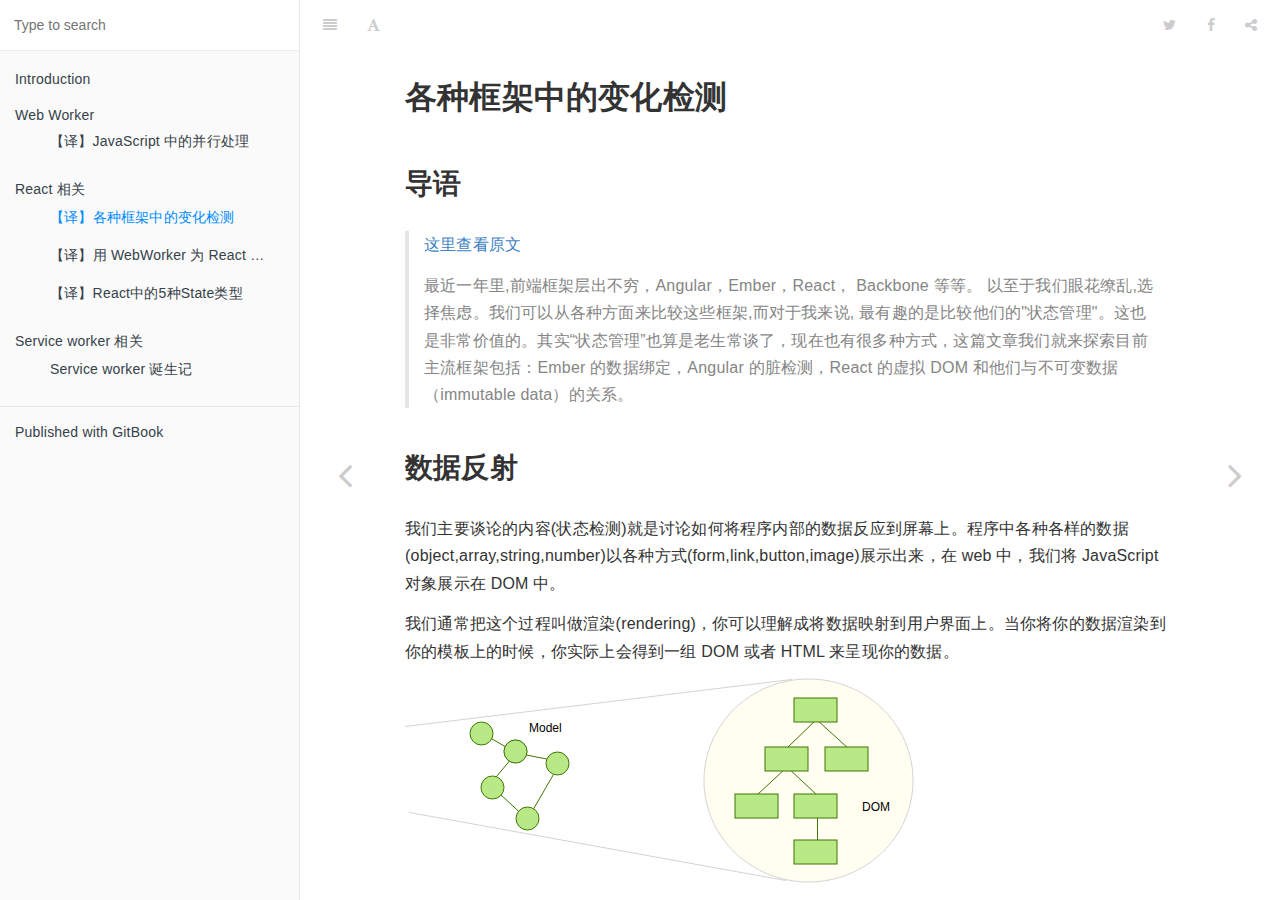
==== commit 1d5333ef: "service worker who i am" ====
--- a/_book/react/change-detection.html
+++ b/_book/react/change-detection.html
@@ -166,7 +166,52 @@
                 <a href="webworker-react.html">
             
                     
-                    【译】用 Webworker 让 React 更快
+                    【译】用 WebWorker 为 React 提速
+            
+                </a>
+            
+
+            
+        </li>
+    
+        <li class="chapter " data-level="1.3.3" data-path="types-react-application-state.html">
+            
+                <a href="types-react-application-state.html">
+            
+                    
+                    【译】React中的5种State类型
+            
+                </a>
+            
+
+            
+        </li>
+    
+
+            </ul>
+            
+        </li>
+    
+        <li class="chapter " data-level="1.4" data-path="../service-worker/README.md">
+            
+                <span>
+            
+                    
+                    Service worker 相关
+            
+                </a>
+            
+
+            
+            <ul class="articles">
+                
+    
+        <li class="chapter " data-level="1.4.1" data-path="../service-worker/1-whoiam.html">
+            
+                <a href="../service-worker/1-whoiam.html">
+            
+                    
+                    Service worker 诞生记
             
                 </a>
             
@@ -259,7 +304,7 @@
                 </a>
                 
                 
-                <a href="webworker-react.html" class="navigation navigation-next " aria-label="Next page: 【译】用 Webworker 让 React 更快">
+                <a href="webworker-react.html" class="navigation navigation-next " aria-label="Next page: 【译】用 WebWorker 为 React 提速">
                     <i class="fa fa-angle-right"></i>
                 </a>
                 
@@ -270,7 +315,7 @@
     <script>
         var gitbook = gitbook || [];
         gitbook.push(function() {
-            gitbook.page.hasChanged({"page":{"title":"【译】各种框架中的变化检测","level":"1.3.1","depth":2,"next":{"title":"【译】用 Webworker 让 React 更快","level":"1.3.2","depth":2,"path":"react/webworker-react.md","ref":"react/webworker-react.md","articles":[]},"previous":{"title":"React 相关","level":"1.3","depth":1,"path":"react/README.md","ref":"react/README.md","articles":[{"title":"【译】各种框架中的变化检测","level":"1.3.1","depth":2,"path":"react/change-detection.md","ref":"react/change-detection.md","articles":[]},{"title":"【译】用 Webworker 让 React 更快","level":"1.3.2","depth":2,"path":"react/webworker-react.md","ref":"react/webworker-react.md","articles":[]}]},"dir":"ltr"},"config":{"gitbook":"*","theme":"default","variables":{},"plugins":["livereload"],"pluginsConfig":{"livereload":{},"highlight":{},"search":{},"lunr":{"maxIndexSize":1000000,"ignoreSpecialCharacters":false},"sharing":{"facebook":true,"twitter":true,"google":false,"weibo":false,"instapaper":false,"vk":false,"all":["facebook","google","twitter","weibo","instapaper"]},"fontsettings":{"theme":"white","family":"sans","size":2},"theme-default":{"styles":{"website":"styles/website.css","pdf":"styles/pdf.css","epub":"styles/epub.css","mobi":"styles/mobi.css","ebook":"styles/ebook.css","print":"styles/print.css"},"showLevel":false}},"structure":{"langs":"LANGS.md","readme":"README.md","glossary":"GLOSSARY.md","summary":"SUMMARY.md"},"pdf":{"pageNumbers":true,"fontSize":12,"fontFamily":"Arial","paperSize":"a4","chapterMark":"pagebreak","pageBreaksBefore":"/","margin":{"right":62,"left":62,"top":56,"bottom":56}},"styles":{"website":"styles/website.css","pdf":"styles/pdf.css","epub":"styles/epub.css","mobi":"styles/mobi.css","ebook":"styles/ebook.css","print":"styles/print.css"}},"file":{"path":"react/change-detection.md","mtime":"2016-08-09T07:35:09.000Z","type":"markdown"},"gitbook":{"version":"3.2.0","time":"2016-08-23T03:22:53.198Z"},"basePath":"..","book":{"language":""}});
+            gitbook.page.hasChanged({"page":{"title":"【译】各种框架中的变化检测","level":"1.3.1","depth":2,"next":{"title":"【译】用 WebWorker 为 React 提速","level":"1.3.2","depth":2,"path":"react/webworker-react.md","ref":"react/webworker-react.md","articles":[]},"previous":{"title":"React 相关","level":"1.3","depth":1,"path":"react/README.md","ref":"react/README.md","articles":[{"title":"【译】各种框架中的变化检测","level":"1.3.1","depth":2,"path":"react/change-detection.md","ref":"react/change-detection.md","articles":[]},{"title":"【译】用 WebWorker 为 React 提速","level":"1.3.2","depth":2,"path":"react/webworker-react.md","ref":"react/webworker-react.md","articles":[]},{"title":"【译】React中的5种State类型","level":"1.3.3","depth":2,"path":"react/types-react-application-state.md","ref":"react/types-react-application-state.md","articles":[]}]},"dir":"ltr"},"config":{"gitbook":"*","theme":"default","variables":{},"plugins":["livereload"],"pluginsConfig":{"livereload":{},"highlight":{},"search":{},"lunr":{"maxIndexSize":1000000,"ignoreSpecialCharacters":false},"sharing":{"facebook":true,"twitter":true,"google":false,"weibo":false,"instapaper":false,"vk":false,"all":["facebook","google","twitter","weibo","instapaper"]},"fontsettings":{"theme":"white","family":"sans","size":2},"theme-default":{"styles":{"website":"styles/website.css","pdf":"styles/pdf.css","epub":"styles/epub.css","mobi":"styles/mobi.css","ebook":"styles/ebook.css","print":"styles/print.css"},"showLevel":false}},"structure":{"langs":"LANGS.md","readme":"README.md","glossary":"GLOSSARY.md","summary":"SUMMARY.md"},"pdf":{"pageNumbers":true,"fontSize":12,"fontFamily":"Arial","paperSize":"a4","chapterMark":"pagebreak","pageBreaksBefore":"/","margin":{"right":62,"left":62,"top":56,"bottom":56}},"styles":{"website":"styles/website.css","pdf":"styles/pdf.css","epub":"styles/epub.css","mobi":"styles/mobi.css","ebook":"styles/ebook.css","print":"styles/print.css"}},"file":{"path":"react/change-detection.md","mtime":"2016-08-09T07:35:09.000Z","type":"markdown"},"gitbook":{"version":"3.2.0","time":"2016-09-08T01:38:09.973Z"},"basePath":"..","book":{"language":""}});
         });
     </script>
 </div>
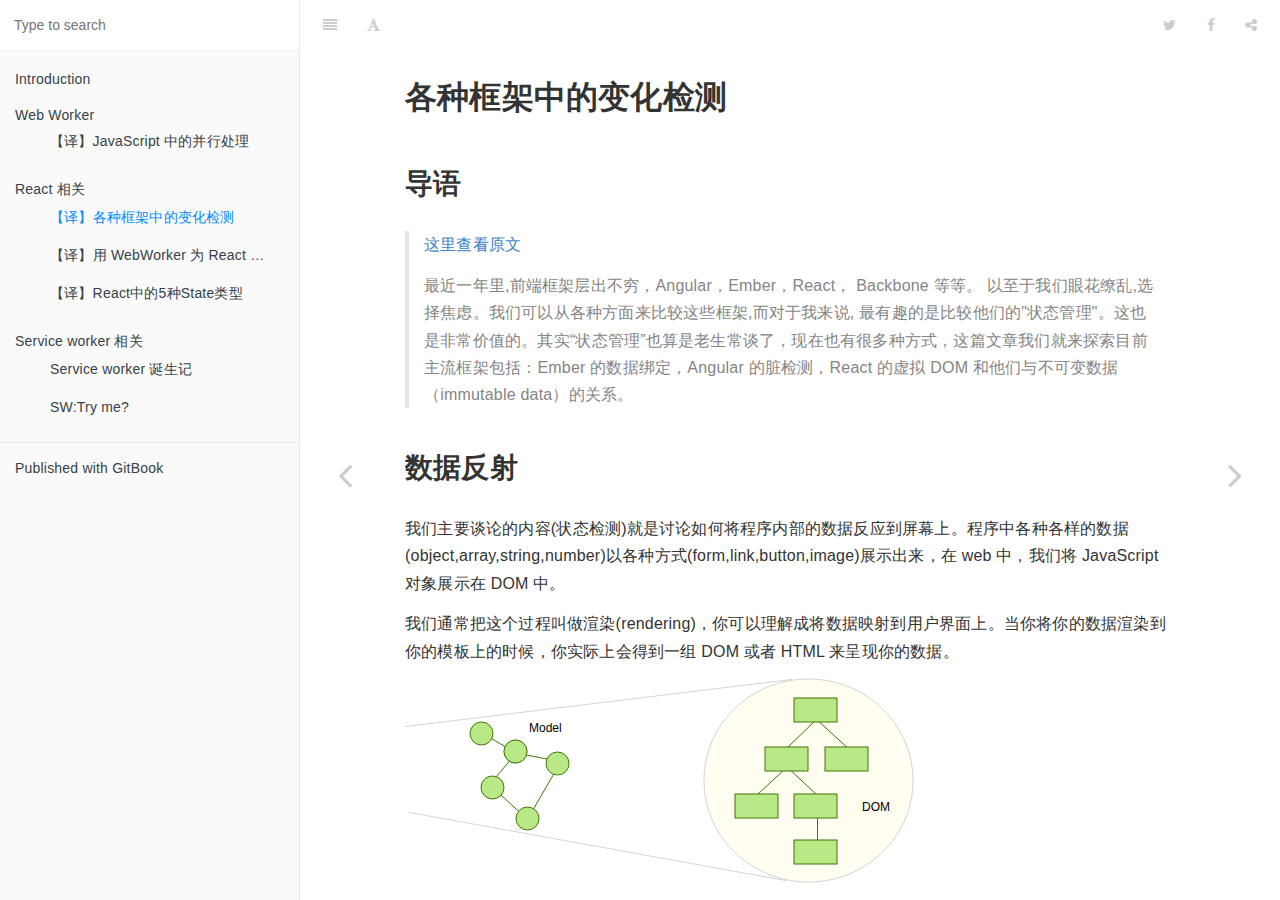
==== commit 7b629122: "try me" ====
--- a/_book/react/change-detection.html
+++ b/_book/react/change-detection.html
@@ -212,6 +212,19 @@
             
                     
                     Service worker 诞生记
+            
+                </a>
+            
+
+            
+        </li>
+    
+        <li class="chapter " data-level="1.4.2" data-path="../service-worker/2-howtoregister.html">
+            
+                <a href="../service-worker/2-howtoregister.html">
+            
+                    
+                    SW:Try me?
             
                 </a>
             
@@ -315,7 +328,7 @@
     <script>
         var gitbook = gitbook || [];
         gitbook.push(function() {
-            gitbook.page.hasChanged({"page":{"title":"【译】各种框架中的变化检测","level":"1.3.1","depth":2,"next":{"title":"【译】用 WebWorker 为 React 提速","level":"1.3.2","depth":2,"path":"react/webworker-react.md","ref":"react/webworker-react.md","articles":[]},"previous":{"title":"React 相关","level":"1.3","depth":1,"path":"react/README.md","ref":"react/README.md","articles":[{"title":"【译】各种框架中的变化检测","level":"1.3.1","depth":2,"path":"react/change-detection.md","ref":"react/change-detection.md","articles":[]},{"title":"【译】用 WebWorker 为 React 提速","level":"1.3.2","depth":2,"path":"react/webworker-react.md","ref":"react/webworker-react.md","articles":[]},{"title":"【译】React中的5种State类型","level":"1.3.3","depth":2,"path":"react/types-react-application-state.md","ref":"react/types-react-application-state.md","articles":[]}]},"dir":"ltr"},"config":{"gitbook":"*","theme":"default","variables":{},"plugins":["livereload"],"pluginsConfig":{"livereload":{},"highlight":{},"search":{},"lunr":{"maxIndexSize":1000000,"ignoreSpecialCharacters":false},"sharing":{"facebook":true,"twitter":true,"google":false,"weibo":false,"instapaper":false,"vk":false,"all":["facebook","google","twitter","weibo","instapaper"]},"fontsettings":{"theme":"white","family":"sans","size":2},"theme-default":{"styles":{"website":"styles/website.css","pdf":"styles/pdf.css","epub":"styles/epub.css","mobi":"styles/mobi.css","ebook":"styles/ebook.css","print":"styles/print.css"},"showLevel":false}},"structure":{"langs":"LANGS.md","readme":"README.md","glossary":"GLOSSARY.md","summary":"SUMMARY.md"},"pdf":{"pageNumbers":true,"fontSize":12,"fontFamily":"Arial","paperSize":"a4","chapterMark":"pagebreak","pageBreaksBefore":"/","margin":{"right":62,"left":62,"top":56,"bottom":56}},"styles":{"website":"styles/website.css","pdf":"styles/pdf.css","epub":"styles/epub.css","mobi":"styles/mobi.css","ebook":"styles/ebook.css","print":"styles/print.css"}},"file":{"path":"react/change-detection.md","mtime":"2016-08-09T07:35:09.000Z","type":"markdown"},"gitbook":{"version":"3.2.0","time":"2016-09-08T01:38:09.973Z"},"basePath":"..","book":{"language":""}});
+            gitbook.page.hasChanged({"page":{"title":"【译】各种框架中的变化检测","level":"1.3.1","depth":2,"next":{"title":"【译】用 WebWorker 为 React 提速","level":"1.3.2","depth":2,"path":"react/webworker-react.md","ref":"react/webworker-react.md","articles":[]},"previous":{"title":"React 相关","level":"1.3","depth":1,"path":"react/README.md","ref":"react/README.md","articles":[{"title":"【译】各种框架中的变化检测","level":"1.3.1","depth":2,"path":"react/change-detection.md","ref":"react/change-detection.md","articles":[]},{"title":"【译】用 WebWorker 为 React 提速","level":"1.3.2","depth":2,"path":"react/webworker-react.md","ref":"react/webworker-react.md","articles":[]},{"title":"【译】React中的5种State类型","level":"1.3.3","depth":2,"path":"react/types-react-application-state.md","ref":"react/types-react-application-state.md","articles":[]}]},"dir":"ltr"},"config":{"gitbook":"*","theme":"default","variables":{},"plugins":["livereload"],"pluginsConfig":{"livereload":{},"highlight":{},"search":{},"lunr":{"maxIndexSize":1000000,"ignoreSpecialCharacters":false},"sharing":{"facebook":true,"twitter":true,"google":false,"weibo":false,"instapaper":false,"vk":false,"all":["facebook","google","twitter","weibo","instapaper"]},"fontsettings":{"theme":"white","family":"sans","size":2},"theme-default":{"styles":{"website":"styles/website.css","pdf":"styles/pdf.css","epub":"styles/epub.css","mobi":"styles/mobi.css","ebook":"styles/ebook.css","print":"styles/print.css"},"showLevel":false}},"structure":{"langs":"LANGS.md","readme":"README.md","glossary":"GLOSSARY.md","summary":"SUMMARY.md"},"pdf":{"pageNumbers":true,"fontSize":12,"fontFamily":"Arial","paperSize":"a4","chapterMark":"pagebreak","pageBreaksBefore":"/","margin":{"right":62,"left":62,"top":56,"bottom":56}},"styles":{"website":"styles/website.css","pdf":"styles/pdf.css","epub":"styles/epub.css","mobi":"styles/mobi.css","ebook":"styles/ebook.css","print":"styles/print.css"}},"file":{"path":"react/change-detection.md","mtime":"2016-08-09T07:35:09.000Z","type":"markdown"},"gitbook":{"version":"3.2.0","time":"2016-09-15T00:08:53.356Z"},"basePath":"..","book":{"language":""}});
         });
     </script>
 </div>
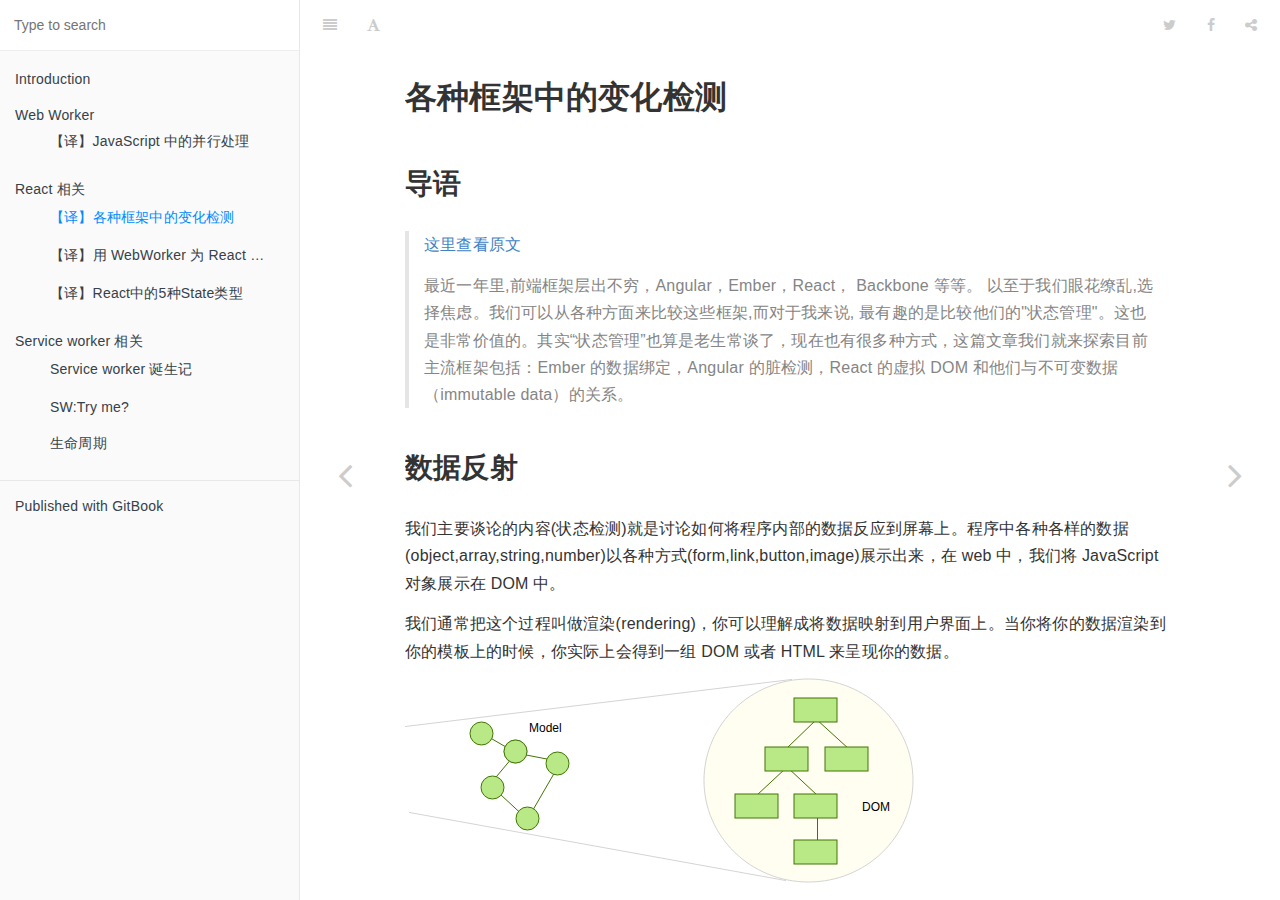
==== commit 4911530b: "m" ====
--- a/_book/react/change-detection.html
+++ b/_book/react/change-detection.html
@@ -225,6 +225,19 @@
             
                     
                     SW:Try me?
+            
+                </a>
+            
+
+            
+        </li>
+    
+        <li class="chapter " data-level="1.4.3" data-path="../service-worker/5-lifecycle.html">
+            
+                <a href="../service-worker/5-lifecycle.html">
+            
+                    
+                    生命周期
             
                 </a>
             
@@ -328,7 +341,7 @@
     <script>
         var gitbook = gitbook || [];
         gitbook.push(function() {
-            gitbook.page.hasChanged({"page":{"title":"【译】各种框架中的变化检测","level":"1.3.1","depth":2,"next":{"title":"【译】用 WebWorker 为 React 提速","level":"1.3.2","depth":2,"path":"react/webworker-react.md","ref":"react/webworker-react.md","articles":[]},"previous":{"title":"React 相关","level":"1.3","depth":1,"path":"react/README.md","ref":"react/README.md","articles":[{"title":"【译】各种框架中的变化检测","level":"1.3.1","depth":2,"path":"react/change-detection.md","ref":"react/change-detection.md","articles":[]},{"title":"【译】用 WebWorker 为 React 提速","level":"1.3.2","depth":2,"path":"react/webworker-react.md","ref":"react/webworker-react.md","articles":[]},{"title":"【译】React中的5种State类型","level":"1.3.3","depth":2,"path":"react/types-react-application-state.md","ref":"react/types-react-application-state.md","articles":[]}]},"dir":"ltr"},"config":{"gitbook":"*","theme":"default","variables":{},"plugins":["livereload"],"pluginsConfig":{"livereload":{},"highlight":{},"search":{},"lunr":{"maxIndexSize":1000000,"ignoreSpecialCharacters":false},"sharing":{"facebook":true,"twitter":true,"google":false,"weibo":false,"instapaper":false,"vk":false,"all":["facebook","google","twitter","weibo","instapaper"]},"fontsettings":{"theme":"white","family":"sans","size":2},"theme-default":{"styles":{"website":"styles/website.css","pdf":"styles/pdf.css","epub":"styles/epub.css","mobi":"styles/mobi.css","ebook":"styles/ebook.css","print":"styles/print.css"},"showLevel":false}},"structure":{"langs":"LANGS.md","readme":"README.md","glossary":"GLOSSARY.md","summary":"SUMMARY.md"},"pdf":{"pageNumbers":true,"fontSize":12,"fontFamily":"Arial","paperSize":"a4","chapterMark":"pagebreak","pageBreaksBefore":"/","margin":{"right":62,"left":62,"top":56,"bottom":56}},"styles":{"website":"styles/website.css","pdf":"styles/pdf.css","epub":"styles/epub.css","mobi":"styles/mobi.css","ebook":"styles/ebook.css","print":"styles/print.css"}},"file":{"path":"react/change-detection.md","mtime":"2016-08-09T07:35:09.000Z","type":"markdown"},"gitbook":{"version":"3.2.0","time":"2016-09-15T00:08:53.356Z"},"basePath":"..","book":{"language":""}});
+            gitbook.page.hasChanged({"page":{"title":"【译】各种框架中的变化检测","level":"1.3.1","depth":2,"next":{"title":"【译】用 WebWorker 为 React 提速","level":"1.3.2","depth":2,"path":"react/webworker-react.md","ref":"react/webworker-react.md","articles":[]},"previous":{"title":"React 相关","level":"1.3","depth":1,"path":"react/README.md","ref":"react/README.md","articles":[{"title":"【译】各种框架中的变化检测","level":"1.3.1","depth":2,"path":"react/change-detection.md","ref":"react/change-detection.md","articles":[]},{"title":"【译】用 WebWorker 为 React 提速","level":"1.3.2","depth":2,"path":"react/webworker-react.md","ref":"react/webworker-react.md","articles":[]},{"title":"【译】React中的5种State类型","level":"1.3.3","depth":2,"path":"react/types-react-application-state.md","ref":"react/types-react-application-state.md","articles":[]}]},"dir":"ltr"},"config":{"gitbook":"*","theme":"default","variables":{},"plugins":["livereload"],"pluginsConfig":{"livereload":{},"highlight":{},"search":{},"lunr":{"maxIndexSize":1000000,"ignoreSpecialCharacters":false},"sharing":{"facebook":true,"twitter":true,"google":false,"weibo":false,"instapaper":false,"vk":false,"all":["facebook","google","twitter","weibo","instapaper"]},"fontsettings":{"theme":"white","family":"sans","size":2},"theme-default":{"styles":{"website":"styles/website.css","pdf":"styles/pdf.css","epub":"styles/epub.css","mobi":"styles/mobi.css","ebook":"styles/ebook.css","print":"styles/print.css"},"showLevel":false}},"structure":{"langs":"LANGS.md","readme":"README.md","glossary":"GLOSSARY.md","summary":"SUMMARY.md"},"pdf":{"pageNumbers":true,"fontSize":12,"fontFamily":"Arial","paperSize":"a4","chapterMark":"pagebreak","pageBreaksBefore":"/","margin":{"right":62,"left":62,"top":56,"bottom":56}},"styles":{"website":"styles/website.css","pdf":"styles/pdf.css","epub":"styles/epub.css","mobi":"styles/mobi.css","ebook":"styles/ebook.css","print":"styles/print.css"}},"file":{"path":"react/change-detection.md","mtime":"2016-08-09T07:35:09.000Z","type":"markdown"},"gitbook":{"version":"3.2.0","time":"2016-11-05T01:25:21.664Z"},"basePath":"..","book":{"language":""}});
         });
     </script>
 </div>
